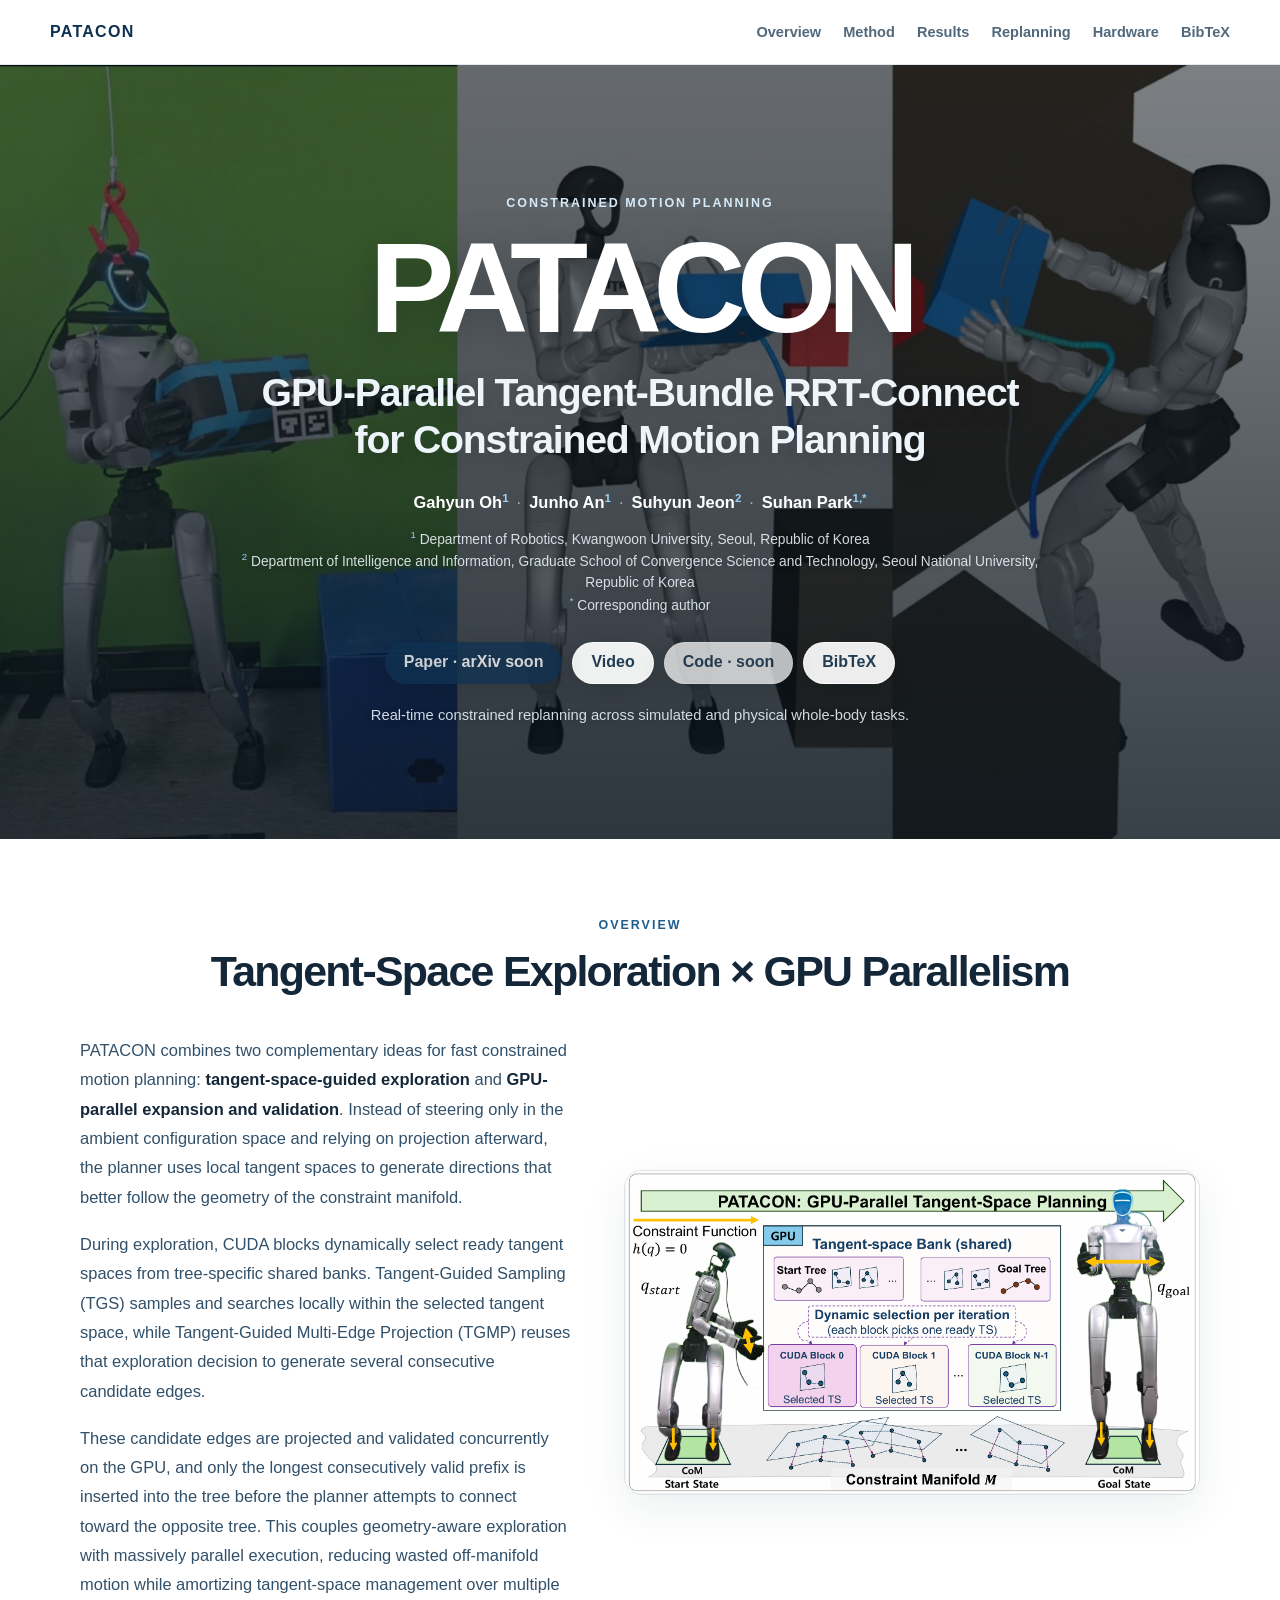
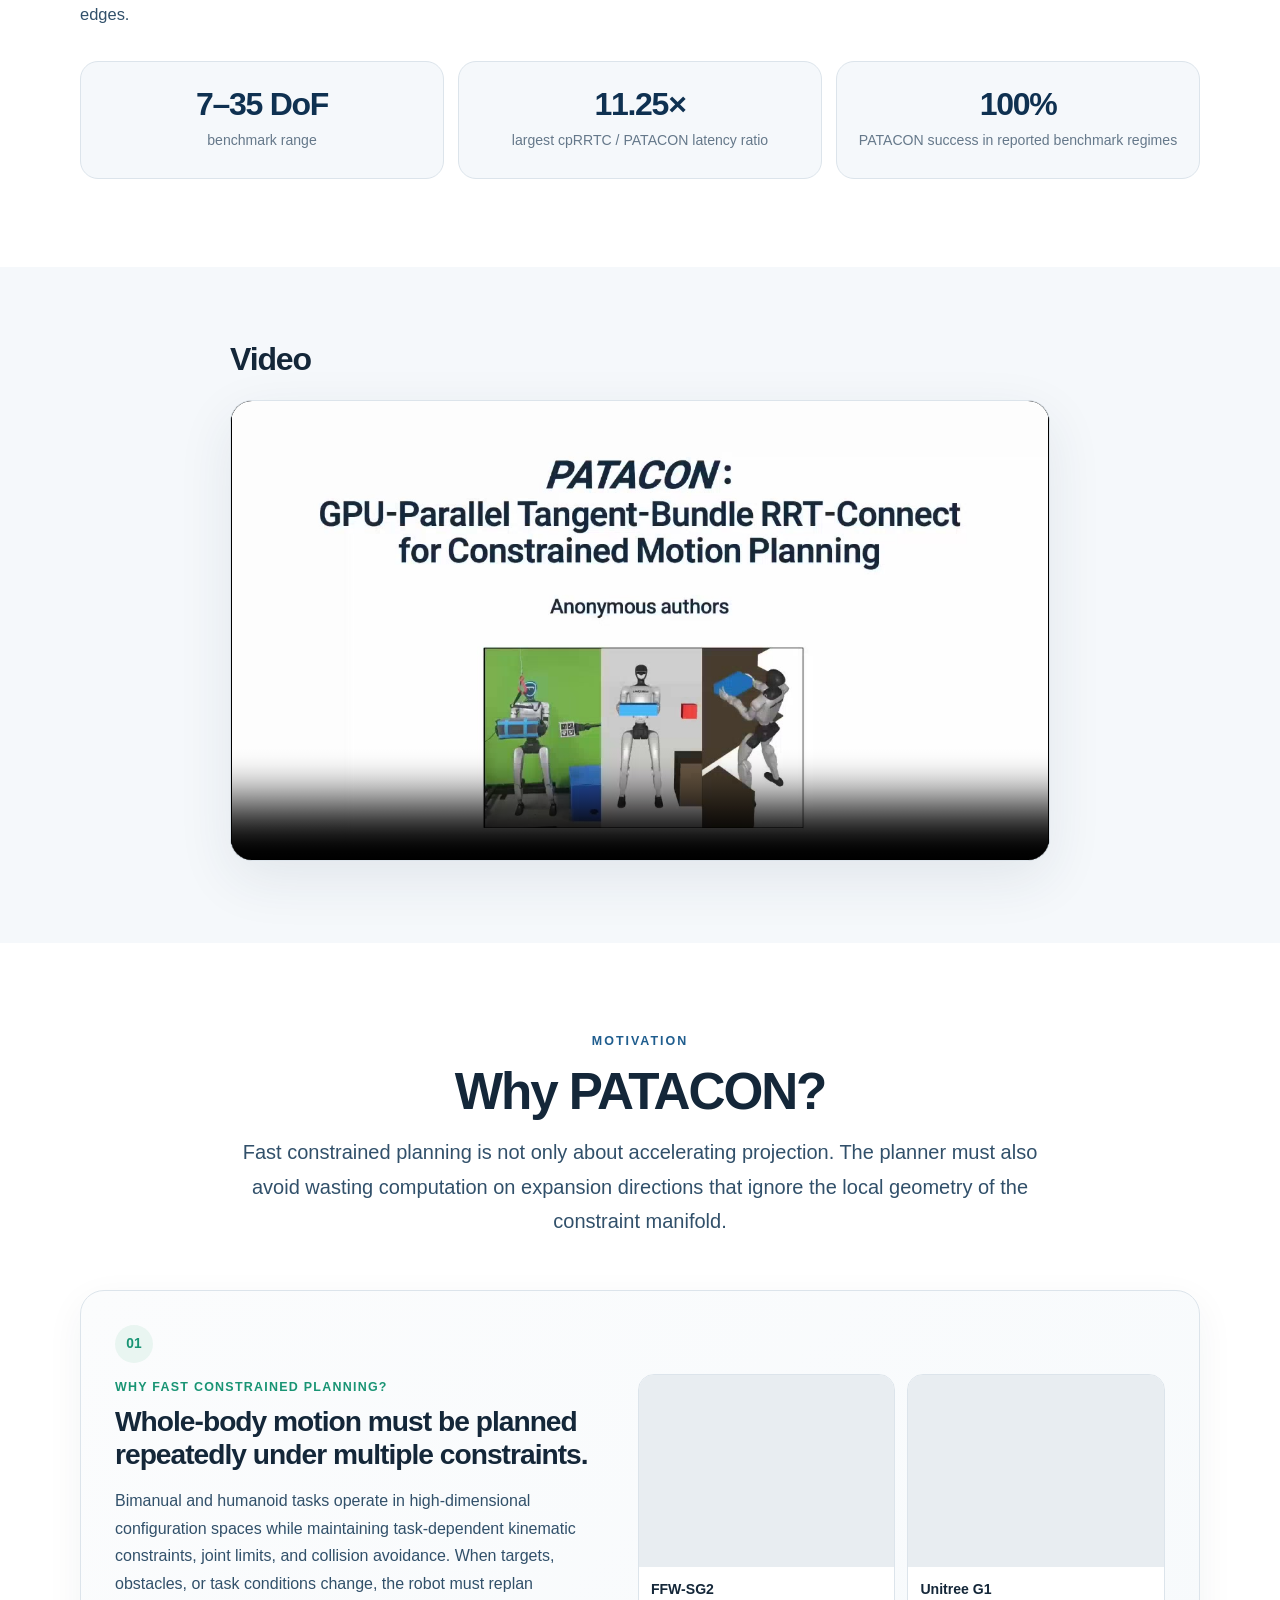
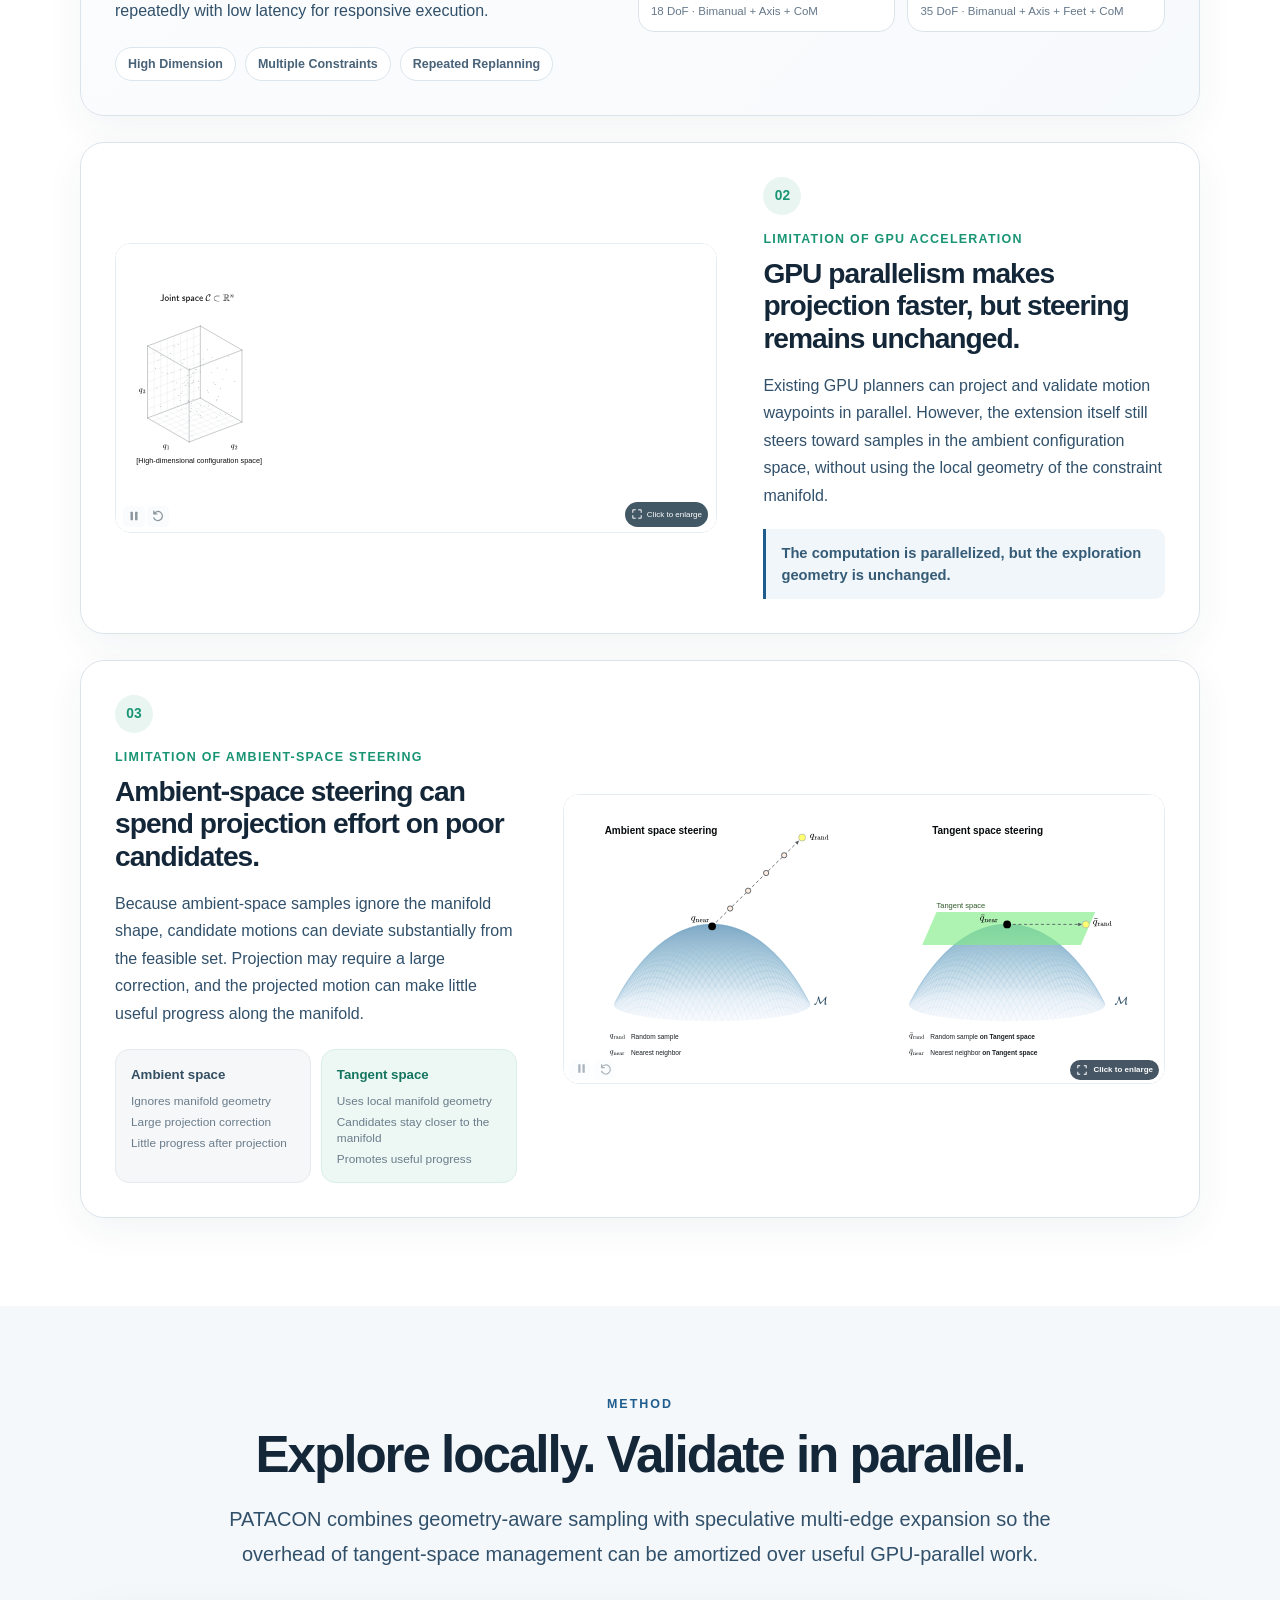
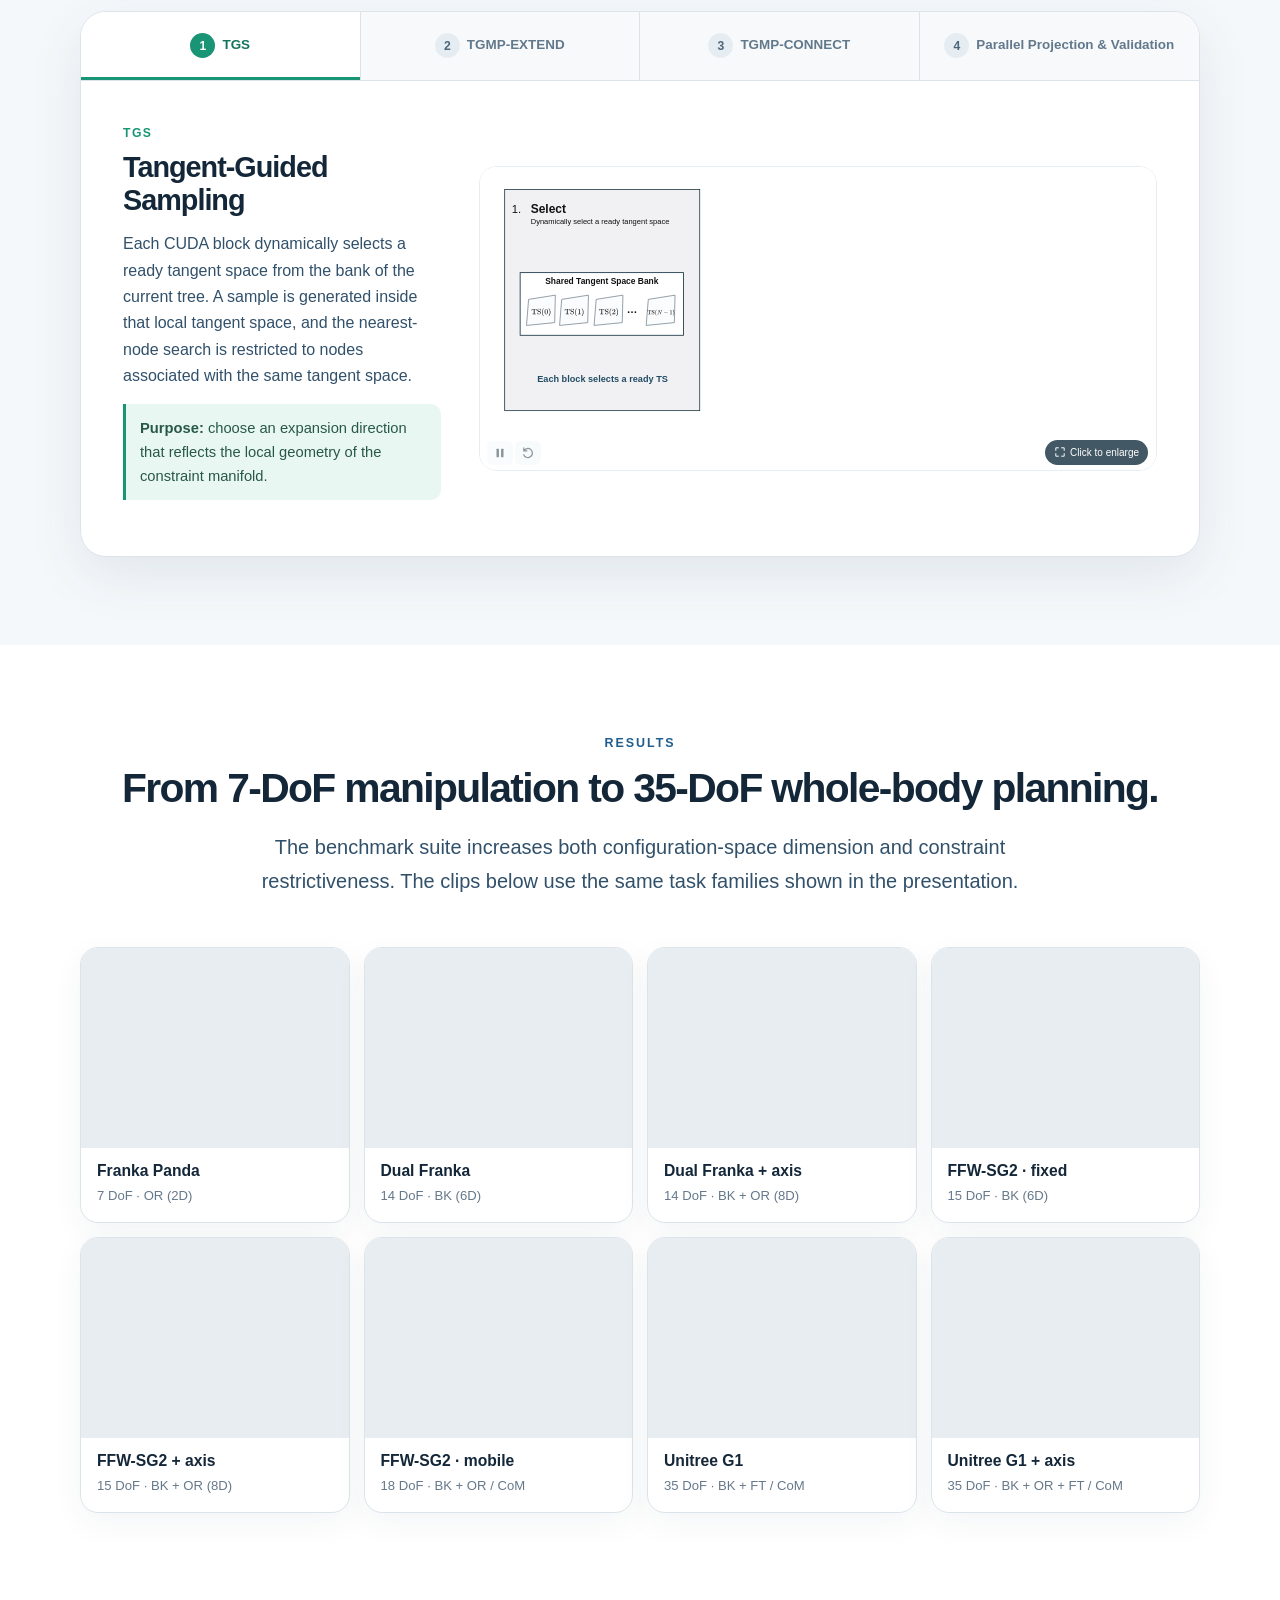
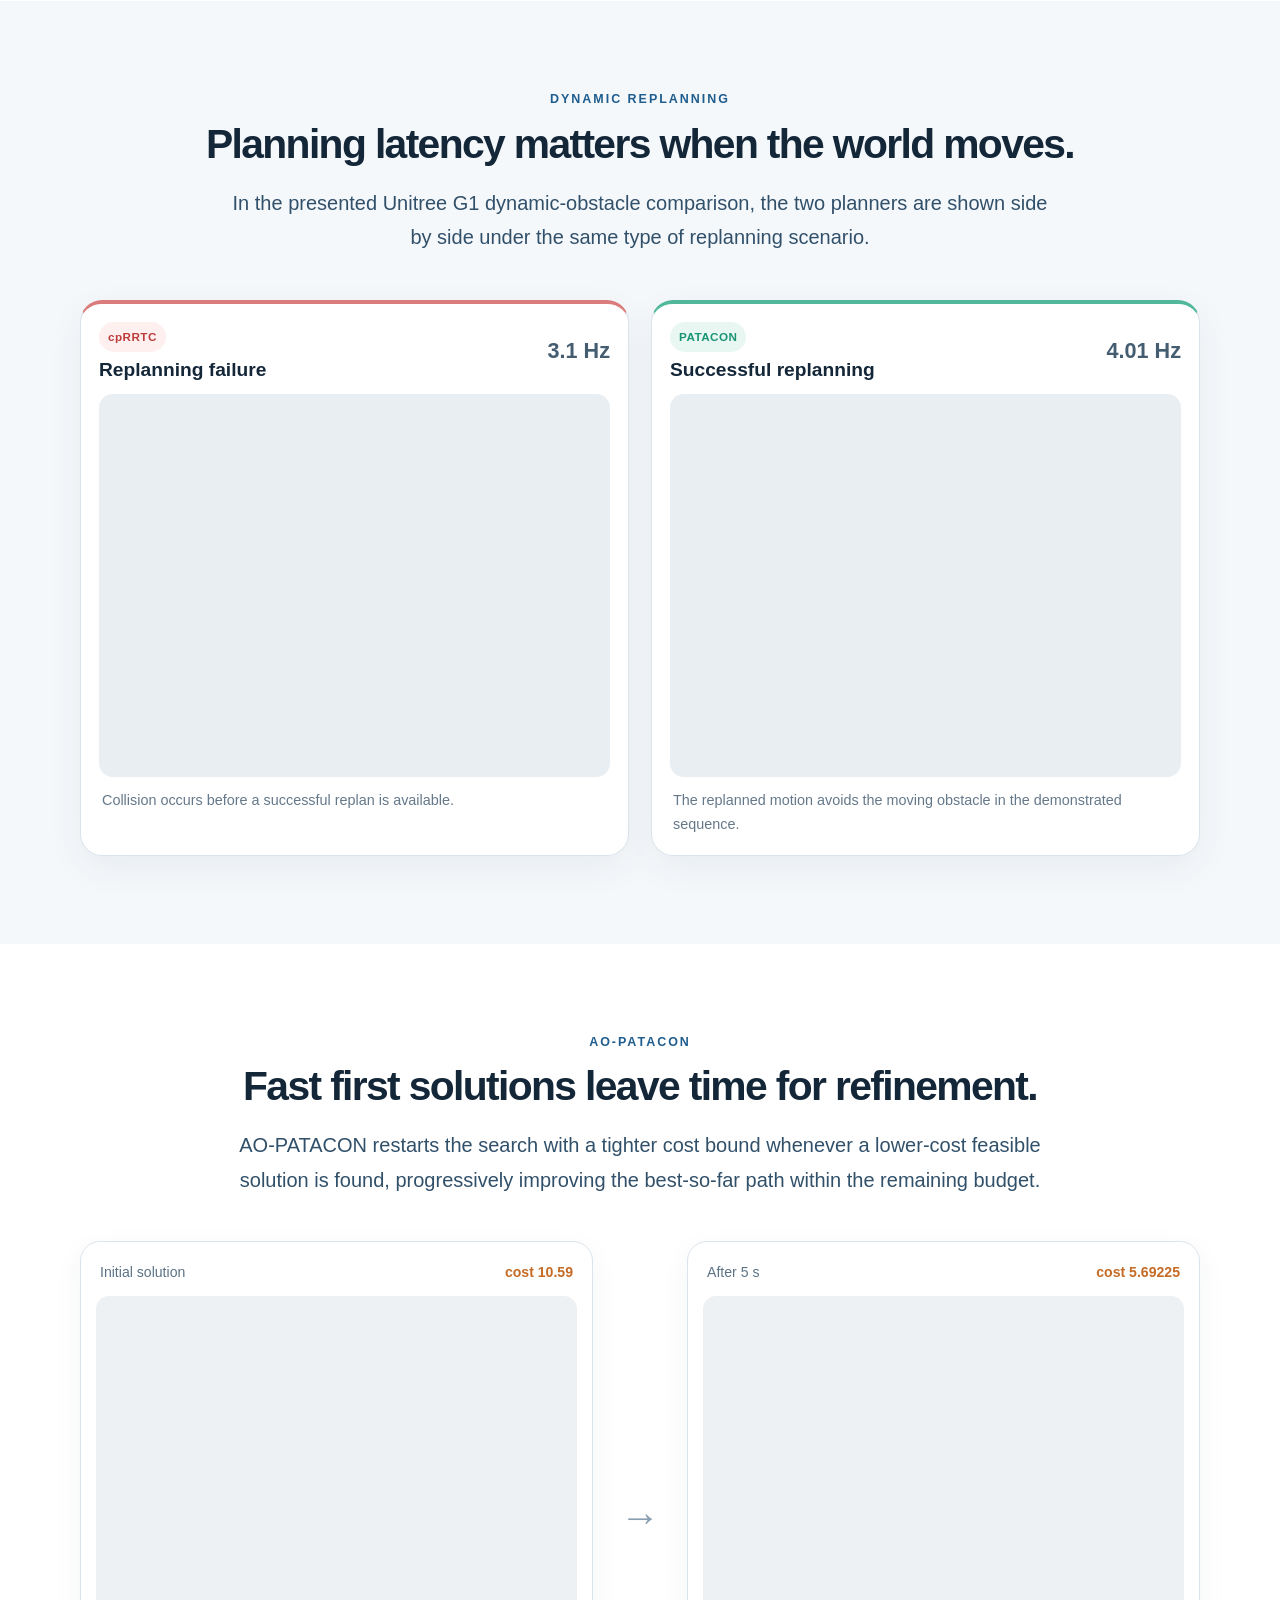
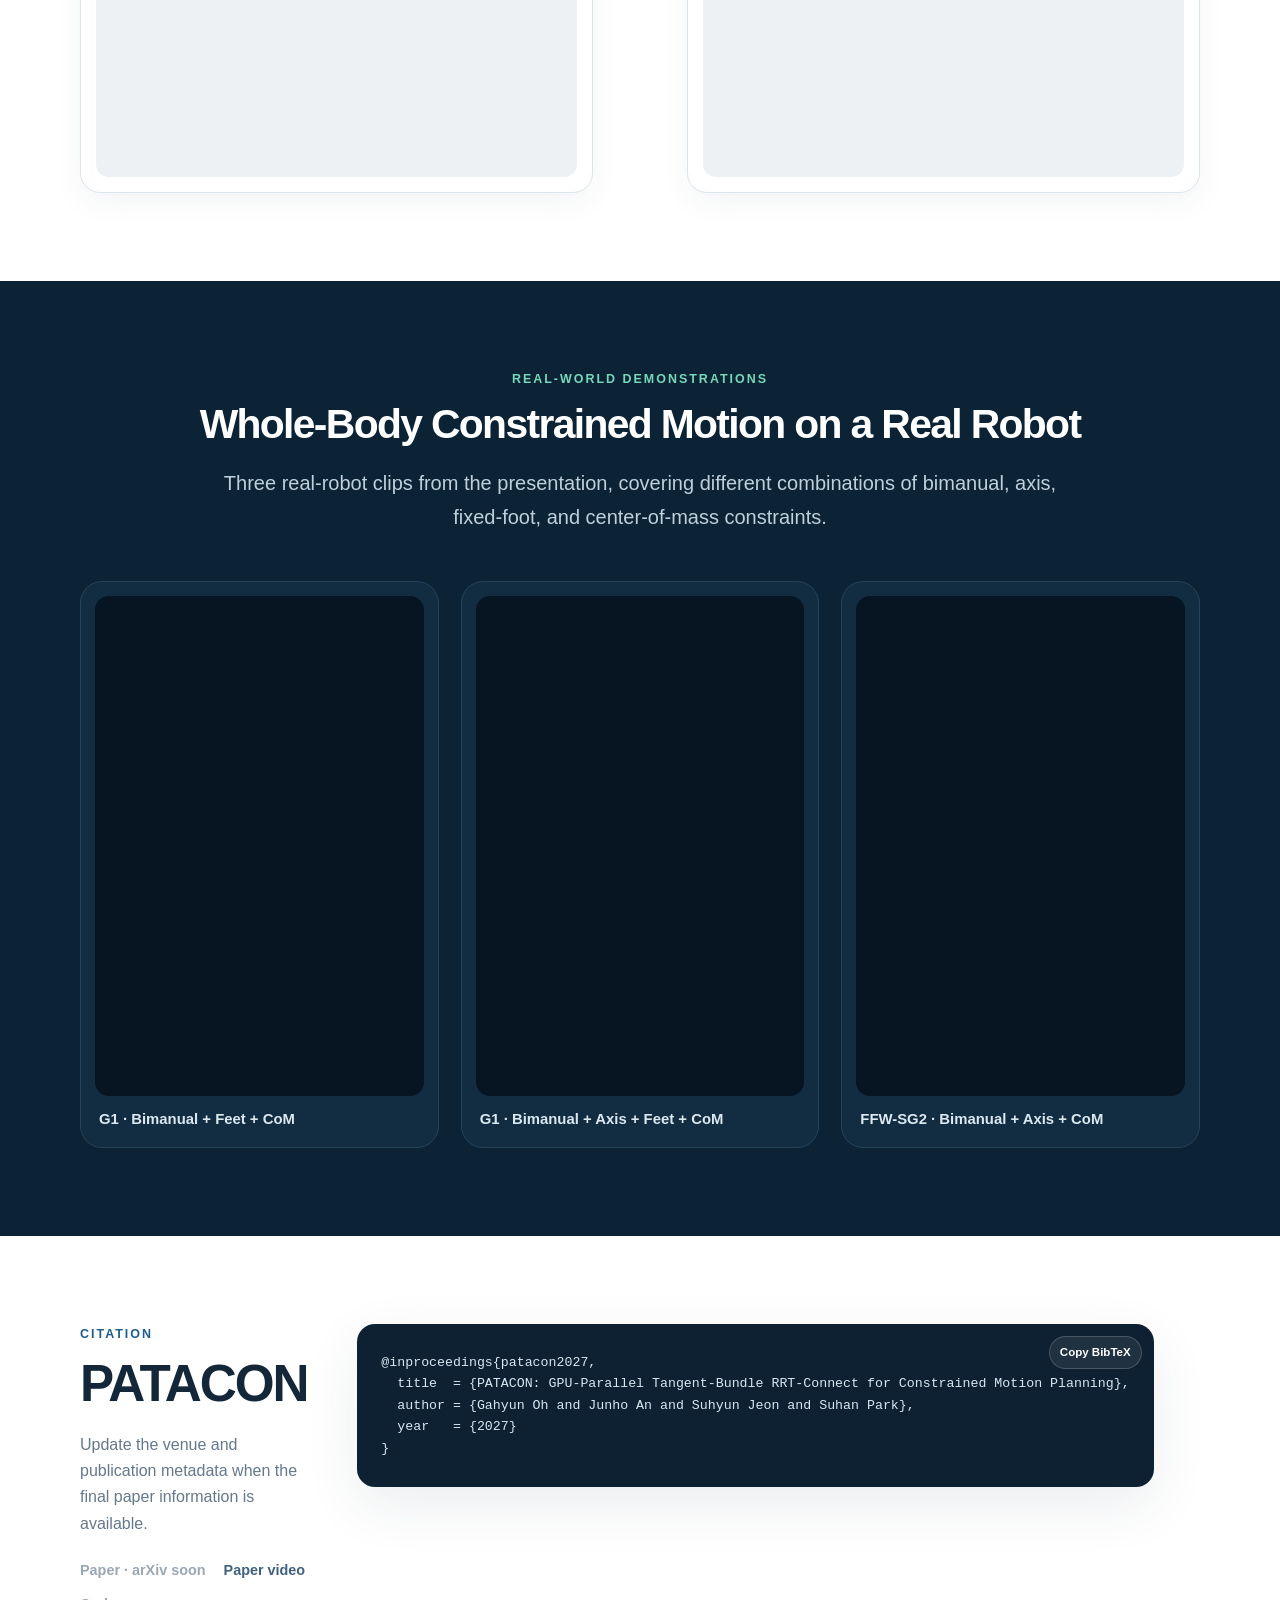
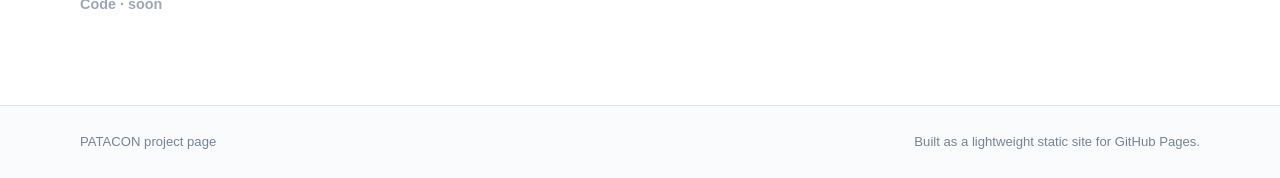
==== index.html @ 6c20bc30 "Initial commit" ====
<!doctype html>
<html lang="en">
<head>
  <meta charset="utf-8">
  <meta name="viewport" content="width=device-width, initial-scale=1">
  <meta name="description" content="PATACON: GPU-Parallel Tangent-Bundle RRT-Connect for Constrained Motion Planning.">
  <meta name="theme-color" content="#ffffff">
  <title>PATACON — GPU-Parallel Tangent-Bundle RRT-Connect</title>
  <link rel="icon" href="assets/images/favicon.svg" type="image/svg+xml">
  <link rel="stylesheet" href="assets/css/styles.css">
  <link rel="stylesheet" href="assets/css/animations.css?v=20261009-expand-back">
</head>
<body>
  <header class="topbar">
    <div class="topbar-inner">
      <a class="brand" href="#top" aria-label="PATACON home">PATACON</a>
      <nav class="nav" aria-label="Primary navigation">
        <a href="#overview">Overview</a>
        <a href="#method">Method</a>
        <a href="#results">Results</a>
        <a href="#replanning">Replanning</a>
        <a href="#hardware">Hardware</a>
        <a href="#citation">BibTeX</a>
      </nav>
    </div>
  </header>

  <main id="top">
    <section class="hero hero-video section-pad">
      <div class="hero-bg" aria-hidden="true">
        <video class="loop-video hero-bg-video" autoplay muted loop playsinline preload="metadata" poster="assets/images/hero-poster.jpg">
          <source src="assets/video/hero-replanning.mp4" type="video/mp4">
        </video>
        <div class="hero-scrim"></div>
      </div>

      <div class="container narrow center hero-content">
        <p class="eyebrow">Constrained Motion Planning</p>
        <h1>PATACON</h1>
        <h2>GPU-Parallel Tangent-Bundle RRT-Connect<br class="desktop-break"> for Constrained Motion Planning</h2>

        <div class="authors" aria-label="Authors">
          <span>Gahyun Oh<sup>1</sup></span><span class="sep">·</span>
          <span>Junho An<sup>1</sup></span><span class="sep">·</span>
          <span>Suhyun Jeon<sup>2</sup></span><span class="sep">·</span>
          <span>Suhan Park<sup>1,*</sup></span>
        </div>
        <div class="affiliations">
          <div><sup>1</sup> Department of Robotics, Kwangwoon University, Seoul, Republic of Korea</div>
          <div><sup>2</sup> Department of Intelligence and Information, Graduate School of Convergence Science and Technology, Seoul National University, Republic of Korea</div>
          <div><sup>*</sup> Corresponding author</div>
        </div>

        <div class="hero-actions">
          <a id="paperBtn" class="btn primary disabled" href="#" aria-disabled="true">Paper · arXiv soon</a>
          <a class="btn" href="#video">Video</a>
          <a id="codeBtn" class="btn disabled" href="#" aria-disabled="true">Code · soon</a>
          <a class="btn" href="#citation">BibTeX</a>
        </div>

        <p class="hero-caption">Real-time constrained replanning across simulated and physical whole-body tasks.</p>
      </div>
    </section>

    <section id="overview" class="section-pad overview-section">
      <div class="container overview-heading">
        <p class="eyebrow">Overview</p>
        <h2 class="section-title overview-title">Tangent-Space Exploration × GPU Parallelism</h2>
      </div>

      <div class="container overview-grid">
        <div class="overview-copy">
          <p>
            PATACON combines two complementary ideas for fast constrained motion planning: <strong>tangent-space-guided exploration</strong> and <strong>GPU-parallel expansion and validation</strong>. Instead of steering only in the ambient configuration space and relying on projection afterward, the planner uses local tangent spaces to generate directions that better follow the geometry of the constraint manifold.
          </p>
          <p>
            During exploration, CUDA blocks dynamically select ready tangent spaces from tree-specific shared banks. Tangent-Guided Sampling (TGS) samples and searches locally within the selected tangent space, while Tangent-Guided Multi-Edge Projection (TGMP) reuses that exploration decision to generate several consecutive candidate edges.
          </p>
          <p>
            These candidate edges are projected and validated concurrently on the GPU, and only the longest consecutively valid prefix is inserted into the tree before the planner attempts to connect toward the opposite tree. This couples geometry-aware exploration with massively parallel execution, reducing wasted off-manifold motion while amortizing tangent-space management over multiple edges.
          </p>
        </div>

        <figure class="overview-side-figure">
          <img class="overview-figure" src="assets/images/patacon-overview.png" alt="PATACON overview with start and goal trees, shared tangent-space banks, and multiple CUDA blocks exploring local tangent spaces." loading="eager">
        </figure>
      </div>

      <div class="container stats-grid">
        <div class="stat-card"><strong>7–35 DoF</strong><span>benchmark range</span></div>
        <div class="stat-card"><strong>11.25×</strong><span>largest cpRRTC / PATACON latency ratio</span></div>
        <div class="stat-card"><strong>100%</strong><span>PATACON success in reported benchmark regimes</span></div>
      </div>
    </section>

    <section id="video" class="section-pad soft-section video-section">
      <div class="container video-section-inner">
        <h2 class="video-section-title">Video</h2>
        <div class="media-shell video-main">
          <video controls playsinline preload="metadata" poster="assets/images/paper-video-first-frame.jpg" aria-label="PATACON paper explanation video">
            <source src="assets/video/patacon-paper-video.mp4" type="video/mp4">
          </video>
        </div>
      </div>
    </section>

    <section id="idea" class="section-pad motivation-section">
      <div class="container narrow center motivation-heading">
        <p class="eyebrow">Motivation</p>
        <h2 class="section-title">Why PATACON?</h2>
        <p class="lead">
          Fast constrained planning is not only about accelerating projection. The planner must also avoid wasting computation on expansion directions that ignore the local geometry of the constraint manifold.
        </p>
      </div>

      <div class="container motivation-flow">
        <article class="motivation-block motivation-block-tasks">
          <div class="motivation-copy">
            <div class="motivation-index">01</div>
            <p class="card-label">Why fast constrained planning?</p>
            <h3>Whole-body motion must be planned repeatedly under multiple constraints.</h3>
            <p>
              Bimanual and humanoid tasks operate in high-dimensional configuration spaces while maintaining task-dependent kinematic constraints, joint limits, and collision avoidance. When targets, obstacles, or task conditions change, the robot must replan repeatedly with low latency for responsive execution.
            </p>
            <div class="motivation-keywords" aria-label="Key challenges">
              <span>High Dimension</span>
              <span>Multiple Constraints</span>
              <span>Repeated Replanning</span>
            </div>
          </div>
          <div class="task-demo-pair" aria-label="Representative constrained whole-body tasks">
            <figure class="task-demo">
              <video class="loop-video" autoplay muted loop playsinline preload="metadata">
                <source src="assets/video/eval-ffw-mobile.mp4" type="video/mp4">
              </video>
              <figcaption><strong>FFW-SG2</strong><span>18 DoF · Bimanual + Axis + CoM</span></figcaption>
            </figure>
            <figure class="task-demo">
              <video class="loop-video" autoplay muted loop playsinline preload="metadata">
                <source src="assets/video/eval-g1-axis.mp4" type="video/mp4">
              </video>
              <figcaption><strong>Unitree G1</strong><span>35 DoF · Bimanual + Axis + Feet + CoM</span></figcaption>
            </figure>
          </div>
        </article>

        <article class="motivation-block motivation-block-gpu">
          <div class="motivation-visual">
            <div class="media-shell flat-media patacon-animation-shell" data-animation="gpu-acceleration-cropped" data-channel="patacon-diagram-animation" style="--animation-aspect:960/460">
              <iframe class="patacon-animation-frame" src="assets/animations/gpu-acceleration-cropped.html?embed=1&amp;v=20261009-latex" title="GPU acceleration diagram" width="960" height="460" loading="eager" allow="fullscreen" allowfullscreen></iframe>
            </div>
          </div>
          <div class="motivation-copy">
            <div class="motivation-index">02</div>
            <p class="card-label">Limitation of GPU acceleration</p>
            <h3>GPU parallelism makes projection faster, but steering remains unchanged.</h3>
            <p>
              Existing GPU planners can project and validate motion waypoints in parallel. However, the extension itself still steers toward samples in the ambient configuration space, without using the local geometry of the constraint manifold.
            </p>
            <p class="motivation-emphasis">The computation is parallelized, but the exploration geometry is unchanged.</p>
          </div>
        </article>

        <article class="motivation-block motivation-block-ambient">
          <div class="motivation-copy">
            <div class="motivation-index">03</div>
            <p class="card-label">Limitation of ambient-space steering</p>
            <h3>Ambient-space steering can spend projection effort on poor candidates.</h3>
            <p>
              Because ambient-space samples ignore the manifold shape, candidate motions can deviate substantially from the feasible set. Projection may require a large correction, and the projected motion can make little useful progress along the manifold.
            </p>
            <div class="steering-contrast">
              <div><strong>Ambient space</strong><span>Ignores manifold geometry</span><span>Large projection correction</span><span>Little progress after projection</span></div>
              <div><strong>Tangent space</strong><span>Uses local manifold geometry</span><span>Candidates stay closer to the manifold</span><span>Promotes useful progress</span></div>
            </div>
          </div>
          <div class="motivation-visual">
            <div class="media-shell flat-media patacon-animation-shell" data-animation="ambient-vs-tangent" data-channel="patacon-steering-animation" style="--animation-aspect:960/460">
              <iframe class="patacon-animation-frame" src="assets/animations/ambient-vs-tangent.html?embed=1&amp;v=20261009-latex" title="Ambient space and tangent space projection comparison" width="960" height="460" loading="eager" allow="fullscreen" allowfullscreen></iframe>
            </div>
          </div>
        </article>


      </div>
    </section>

    <section id="method" class="section-pad soft-section">
      <div class="container narrow center">
        <p class="eyebrow">Method</p>
        <h2 class="section-title">Explore locally. Validate in parallel.</h2>
        <p class="lead">PATACON combines geometry-aware sampling with speculative multi-edge expansion so the overhead of tangent-space management can be amortized over useful GPU-parallel work.</p>
      </div>

      <div class="container stepper" aria-label="PATACON method components">
        <div class="stepper-tabs" role="tablist" aria-label="Method components">
          <button class="step-tab active" type="button" role="tab" aria-selected="true" data-step="1"><span>1</span>TGS</button>
          <button class="step-tab" type="button" role="tab" aria-selected="false" data-step="2"><span>2</span>TGMP-EXTEND</button>
          <button class="step-tab" type="button" role="tab" aria-selected="false" data-step="3"><span>3</span>TGMP-CONNECT</button>
          <button class="step-tab" type="button" role="tab" aria-selected="false" data-step="4"><span>4</span>Parallel Projection &amp; Validation</button>
        </div>

        <article class="step-panel active" data-panel="1" role="tabpanel">
          <div class="step-copy">
            <div class="step-number">TGS</div>
            <h3>Tangent-Guided Sampling</h3>
            <p>Each CUDA block dynamically selects a ready tangent space from the bank of the current tree. A sample is generated inside that local tangent space, and the nearest-node search is restricted to nodes associated with the same tangent space.</p>
            <p class="takeaway"><strong>Purpose:</strong> choose an expansion direction that reflects the local geometry of the constraint manifold.</p>
          </div>
          <div class="step-visual method-video-wrap patacon-animation-shell" data-animation="method-tgs-cropped" data-channel="patacon-diagram-animation" style="--animation-aspect:960/430">
              <iframe class="patacon-animation-frame" src="assets/animations/method-tgs-cropped.html?embed=1&amp;v=20261009-latex" title="Tangent-Guided Sampling diagram" width="960" height="430" loading="eager" allow="fullscreen" allowfullscreen></iframe></div>
        </article>

        <article class="step-panel" data-panel="2" role="tabpanel" hidden>
          <div class="step-copy">
            <div class="step-number">TGMP-EXTEND</div>
            <h3>Multi-Edge EXTEND</h3>
            <p>TGMP reuses one tangent-space sampling and nearest-neighbor decision to generate an ordered batch of consecutive candidate edges along the same tangent direction. Candidate generation stops when the tangent-error threshold is crossed or the maximum batch size is reached.</p>
            <p>After projection and validation, PATACON inserts only the longest consecutively valid prefix. If the first edge is invalid, EXTEND returns TRAPPED; otherwise, the final inserted node is returned for the next operation.</p>
            <p class="takeaway"><strong>Key idea:</strong> reuse one exploration decision for multiple expansion steps instead of repeating sampling and nearest-neighbor search edge by edge.</p>
          </div>
          <div class="step-visual method-video-wrap patacon-animation-shell" data-animation="method-tgmp-extend" data-channel="patacon-diagram-animation" style="--animation-aspect:960/540">
              <iframe class="patacon-animation-frame" src="assets/animations/method-tgmp-extend.html?embed=1&amp;v=20261009-latex" title="TGMP-EXTEND diagram" width="960" height="540" loading="eager" allow="fullscreen" allowfullscreen></iframe></div>
        </article>

        <article class="step-panel" data-panel="3" role="tabpanel" hidden>
          <div class="step-copy">
            <div class="step-number">TGMP-CONNECT</div>
            <h3>Target-Directed CONNECT</h3>
            <p>After an exploratory EXTEND succeeds, PATACON selects a fixed target in the opposite tree. The displacement toward that target is projected into the current local tangent space, and the same TGMP-based EXTEND procedure is repeatedly applied toward the fixed target.</p>
            <p>When the two trees become sufficiently close, the remaining bridge is projected and validated before the path is accepted.</p>
            <p class="takeaway"><strong>Key idea:</strong> use the same tangent-guided multi-edge machinery for both exploration and bidirectional connection.</p>
          </div>
          <div class="step-visual method-video-wrap patacon-animation-shell" data-animation="method-tgmp-connect" data-channel="patacon-diagram-animation" style="--animation-aspect:960/540">
              <iframe class="patacon-animation-frame" src="assets/animations/method-tgmp-connect.html?embed=1&amp;v=20261009-latex" title="TGMP-CONNECT diagram" width="960" height="540" loading="eager" allow="fullscreen" allowfullscreen></iframe></div>
        </article>

        <article class="step-panel" data-panel="4" role="tabpanel" hidden>
          <div class="step-copy">
            <div class="step-number">GPU PARALLELISM</div>
            <h3>Parallel Projection &amp; Validation</h3>
            <p>Multiple candidate edges generated by TGMP are assigned to cooperative GPU thread groups and processed concurrently. Within each individual edge, waypoint projection remains sequential so that each projected waypoint provides the anchor for the next.</p>
            <p>Projection convergence, joint limits, and collision constraints are checked before any candidate is inserted into the tree.</p>
            <p class="takeaway"><strong>Parallel across edges, ordered within each edge.</strong></p>
          </div>
          <div class="step-visual method-video-wrap patacon-animation-shell" data-animation="method-parallel-projection" data-channel="patacon-diagram-animation" style="--animation-aspect:960/540">
              <iframe class="patacon-animation-frame" src="assets/animations/method-parallel-projection.html?embed=1&amp;v=20261009-latex" title="Parallel Projection and Validation diagram" width="960" height="540" loading="eager" allow="fullscreen" allowfullscreen></iframe></div>
        </article>
      </div>

    </section>

    <section id="results" class="section-pad">
      <div class="container narrow center">
        <p class="eyebrow">Results</p>
        <h2 class="section-title single-line-title">From 7-DoF manipulation to 35-DoF whole-body planning.</h2>
        <p class="lead">The benchmark suite increases both configuration-space dimension and constraint restrictiveness. The clips below use the same task families shown in the presentation.</p>
      </div>

      <div class="container demo-grid four-up">
        <article class="demo-card"><video class="loop-video" autoplay muted loop playsinline preload="metadata"><source src="assets/video/eval-franka.mp4" type="video/mp4"></video><div class="demo-meta"><h3>Franka Panda</h3><p>7 DoF · OR (2D)</p></div></article>
        <article class="demo-card"><video class="loop-video" autoplay muted loop playsinline preload="metadata"><source src="assets/video/eval-dual.mp4" type="video/mp4"></video><div class="demo-meta"><h3>Dual Franka</h3><p>14 DoF · BK (6D)</p></div></article>
        <article class="demo-card"><video class="loop-video" autoplay muted loop playsinline preload="metadata"><source src="assets/video/eval-dual-axis.mp4" type="video/mp4"></video><div class="demo-meta"><h3>Dual Franka + axis</h3><p>14 DoF · BK + OR (8D)</p></div></article>
        <article class="demo-card"><video class="loop-video" autoplay muted loop playsinline preload="metadata"><source src="assets/video/eval-ffw-fixed.mp4" type="video/mp4"></video><div class="demo-meta"><h3>FFW-SG2 · fixed</h3><p>15 DoF · BK (6D)</p></div></article>
        <article class="demo-card"><video class="loop-video" autoplay muted loop playsinline preload="metadata"><source src="assets/video/eval-ffw-fixed-axis.mp4" type="video/mp4"></video><div class="demo-meta"><h3>FFW-SG2 + axis</h3><p>15 DoF · BK + OR (8D)</p></div></article>
        <article class="demo-card"><video class="loop-video" autoplay muted loop playsinline preload="metadata"><source src="assets/video/eval-ffw-mobile.mp4" type="video/mp4"></video><div class="demo-meta"><h3>FFW-SG2 · mobile</h3><p>18 DoF · BK + OR / CoM</p></div></article>
        <article class="demo-card"><video class="loop-video" autoplay muted loop playsinline preload="metadata"><source src="assets/video/eval-g1.mp4" type="video/mp4"></video><div class="demo-meta"><h3>Unitree G1</h3><p>35 DoF · BK + FT / CoM</p></div></article>
        <article class="demo-card"><video class="loop-video" autoplay muted loop playsinline preload="metadata"><source src="assets/video/eval-g1-axis.mp4" type="video/mp4"></video><div class="demo-meta"><h3>Unitree G1 + axis</h3><p>35 DoF · BK + OR + FT / CoM</p></div></article>
      </div>


    </section>

    <section id="replanning" class="section-pad soft-section">
      <div class="container narrow center">
        <p class="eyebrow">Dynamic replanning</p>
        <h2 class="section-title single-line-title">Planning latency matters when the world moves.</h2>
        <p class="lead">In the presented Unitree G1 dynamic-obstacle comparison, the two planners are shown side by side under the same type of replanning scenario.</p>
      </div>

      <div class="container two-video-grid">
        <article class="video-compare-card danger-card">
          <div class="video-card-head"><div><span class="pill danger">cpRRTC</span><h3>Replanning failure</h3></div><strong>3.1 Hz</strong></div>
          <video class="loop-video" autoplay muted loop playsinline preload="metadata"><source src="assets/video/dynamic-cprrtc.mp4" type="video/mp4"></video>
          <p>Collision occurs before a successful replan is available.</p>
        </article>
        <article class="video-compare-card success-card">
          <div class="video-card-head"><div><span class="pill success">PATACON</span><h3>Successful replanning</h3></div><strong>4.01 Hz</strong></div>
          <video class="loop-video" autoplay muted loop playsinline preload="metadata"><source src="assets/video/dynamic-patacon.mp4" type="video/mp4"></video>
          <p>The replanned motion avoids the moving obstacle in the demonstrated sequence.</p>
        </article>
      </div>
    </section>

    <section id="anytime" class="section-pad">
      <div class="container narrow center">
        <p class="eyebrow">AO-PATACON</p>
        <h2 class="section-title single-line-title">Fast first solutions leave time for refinement.</h2>
        <p class="lead">AO-PATACON restarts the search with a tighter cost bound whenever a lower-cost feasible solution is found, progressively improving the best-so-far path within the remaining budget.</p>
      </div>
      <div class="container anytime-grid">
        <article class="anytime-card"><div class="card-topline"><span>Initial solution</span><strong>cost 10.59</strong></div><video class="loop-video" autoplay muted loop playsinline preload="metadata"><source src="assets/video/anytime-before.mp4" type="video/mp4"></video></article>
        <div class="arrow-card" aria-hidden="true">→</div>
        <article class="anytime-card"><div class="card-topline"><span>After 5 s</span><strong>cost 5.69225</strong></div><video class="loop-video" autoplay muted loop playsinline preload="metadata"><source src="assets/video/anytime-after.mp4" type="video/mp4"></video></article>
      </div>
    </section>

    <section id="hardware" class="section-pad dark-section">
      <div class="container narrow center on-dark">
        <p class="eyebrow">Real-world demonstrations</p>
        <h2 class="section-title single-line-title">Whole-Body Constrained Motion on a Real Robot</h2>
        <p class="lead">Three real-robot clips from the presentation, covering different combinations of bimanual, axis, fixed-foot, and center-of-mass constraints.</p>
      </div>
      <div class="container hardware-grid">
        <article class="hardware-card"><video class="loop-video portrait" autoplay muted loop playsinline preload="metadata"><source src="assets/video/real-g1-feet.mp4" type="video/mp4"></video><h3>G1 · Bimanual + Feet + CoM</h3></article>
        <article class="hardware-card"><video class="loop-video portrait" autoplay muted loop playsinline preload="metadata"><source src="assets/video/real-g1-axis-feet.mp4" type="video/mp4"></video><h3>G1 · Bimanual + Axis + Feet + CoM</h3></article>
        <article class="hardware-card"><video class="loop-video portrait" autoplay muted loop playsinline preload="metadata"><source src="assets/video/real-ffw-axis.mp4" type="video/mp4"></video><h3>FFW-SG2 · Bimanual + Axis + CoM</h3></article>
      </div>
    </section>

    <section id="citation" class="section-pad citation-section">
      <div class="container citation-grid">
        <div>
          <p class="eyebrow left">Citation</p>
          <h2 class="section-title left-title">PATACON</h2>
          <p class="citation-note">Update the venue and publication metadata when the final paper information is available.</p>
          <div class="footer-links">
            <a id="paperFooterLink" class="disabled-link" href="#" aria-disabled="true">Paper · arXiv soon</a>
            <a href="#video">Paper video</a>
            <a id="codeFooterLink" class="disabled-link" href="#" aria-disabled="true">Code · soon</a>
          </div>
        </div>
        <div class="bib-wrap">
          <button id="copyBib" class="copy-btn" type="button">Copy BibTeX</button>
          <pre id="bibtex"><code>@inproceedings{patacon2027,
  title  = {PATACON: GPU-Parallel Tangent-Bundle RRT-Connect for Constrained Motion Planning},
  author = {Gahyun Oh and Junho An and Suhyun Jeon and Suhan Park},
  year   = {2027}
}</code></pre>
        </div>
      </div>
    </section>
  </main>

  <footer>
    <div class="container footer-inner">
      <span>PATACON project page</span>
      <span>Built as a lightweight static site for GitHub Pages.</span>
    </div>
  </footer>

  <script src="assets/js/site-config.js"></script>
  <script src="assets/js/main.js"></script>
  <script src="assets/js/animations-embed.js?v=20261009-expand-back"></script>
</body>
</html>
---- assets/css/styles.css ----
:root {
  --ink:#142739;
  --ink-2:#31506a;
  --muted:#65788a;
  --line:#dce4eb;
  --soft:#f5f8fb;
  --soft-2:#eef4f8;
  --blue:#1f5d8e;
  --blue-2:#0f3151;
  --green:#199474;
  --green-soft:#e9f7f2;
  --orange:#c56b25;
  --danger:#bd3c3c;
  --danger-soft:#fff0f0;
  --white:#fff;
  --shadow:0 18px 55px rgba(28,53,73,.09);
  --radius:22px;
}
*{box-sizing:border-box}
html{scroll-behavior:smooth;scroll-padding-top:80px}
body{margin:0;background:#fff;color:var(--ink);font-family:Inter,ui-sans-serif,-apple-system,BlinkMacSystemFont,"Segoe UI",Roboto,Arial,sans-serif;line-height:1.65;-webkit-font-smoothing:antialiased}
a{color:inherit;text-decoration:none}
img,video{display:block;max-width:100%}
button{font:inherit}
.container{width:min(1120px,calc(100% - 40px));margin:0 auto}
.container.narrow{width:min(840px,calc(100% - 40px))}
.center{text-align:center}
.section-pad{padding:88px 0}
.soft-section{background:var(--soft)}
.dark-section{background:#0c2235;color:#fff}
.eyebrow{margin:0 0 12px;color:var(--blue);font-size:.78rem;font-weight:800;letter-spacing:.16em;text-transform:uppercase}
.eyebrow.left{text-align:left}
.section-title{margin:0 auto 20px;font-size:clamp(2rem,4.2vw,3.2rem);line-height:1.08;letter-spacing:-.04em;font-weight:750;max-width:900px}
.left-title{margin-left:0}

/* Keep the long results/demo headings on a single line while scaling them to the viewport. */
.single-line-title{
  width:min(1080px,calc(100vw - 40px));
  max-width:none;
  position:relative;
  left:50%;
  transform:translateX(-50%);
  white-space:nowrap;
  font-size:clamp(.9rem,3.2vw,2.55rem);
}
.lead{margin:0 auto;color:var(--ink-2);font-size:clamp(1.05rem,1.8vw,1.25rem);line-height:1.72;max-width:850px}
.small-lead{max-width:720px}
.caption{margin:14px 0 0;color:var(--muted);font-size:.9rem;line-height:1.55}

/* nav */
.topbar{position:sticky;top:0;z-index:100;background:rgba(255,255,255,.88);border-bottom:1px solid rgba(220,228,235,.85);backdrop-filter:blur(14px)}
.topbar-inner{width:min(1180px,calc(100% - 36px));height:64px;margin:0 auto;display:flex;align-items:center;justify-content:space-between;gap:24px}
.brand{font-weight:900;letter-spacing:.08em;color:var(--blue-2)}
.nav{display:flex;gap:22px;align-items:center;color:#52687b;font-size:.91rem;font-weight:650}
.nav a:hover{color:var(--blue)}

/* hero */
.hero{padding-top:76px}
.hero-video{position:relative;overflow:hidden;min-height:86vh;display:flex;align-items:center;justify-content:center;padding:112px 0 96px;color:#fff;background:#07131d}
.hero-bg{position:absolute;inset:0;z-index:0}
.hero-bg-video{width:100%;height:100%;object-fit:cover;filter:saturate(1.02) contrast(1.02) brightness(.72)}
.hero-scrim{position:absolute;inset:0;background:linear-gradient(to bottom, rgba(7,19,29,.34) 0%, rgba(7,19,29,.42) 26%, rgba(7,19,29,.58) 62%, rgba(7,19,29,.72) 100%)}
.hero-content{position:relative;z-index:1}
.hero .eyebrow{margin-bottom:16px;color:#d4eaf8}
.hero h1{font-size:clamp(4.4rem,11vw,8rem);line-height:.9;letter-spacing:-.07em;margin:0;color:#fff;font-weight:850;text-shadow:0 10px 32px rgba(0,0,0,.22)}
.hero h2{font-size:clamp(1.55rem,3.1vw,2.45rem);line-height:1.2;letter-spacing:-.03em;margin:24px auto 26px;font-weight:600;max-width:960px;color:#edf5fb;text-shadow:0 6px 22px rgba(0,0,0,.18)}
.authors{display:flex;flex-wrap:wrap;justify-content:center;align-items:center;gap:8px;font-size:1.03rem;font-weight:650;margin:12px 0;color:#fff}
.authors sup,.affiliations sup{font-size:.7em;color:#9bd2f8}
.authors .sep{color:rgba(255,255,255,.55);font-weight:400}
.affiliations{color:rgba(237,245,251,.88);font-size:.86rem;line-height:1.55;max-width:900px;margin:0 auto;text-shadow:0 2px 10px rgba(0,0,0,.12)}
.hero-actions{display:flex;justify-content:center;flex-wrap:wrap;gap:10px;margin:26px 0 0}
.btn{display:inline-flex;align-items:center;justify-content:center;min-height:42px;padding:0 18px;border:1px solid var(--line);border-radius:999px;background:#fff;font-weight:750;color:#365066;transition:.18s ease}
.btn:hover{border-color:#aabcca;transform:translateY(-1px)}
.hero .btn{box-shadow:0 8px 28px rgba(3,11,18,.18)}
.hero .btn:not(.primary){background:rgba(255,255,255,.92);border-color:rgba(255,255,255,.75);color:#213d54}
.btn.primary{background:var(--blue-2);border-color:var(--blue-2);color:#fff}
.btn.disabled{opacity:.78;cursor:default}
.hero-caption{margin:20px auto 0;color:rgba(235,244,250,.88);font-size:.92rem;line-height:1.6;max-width:620px;text-shadow:0 2px 10px rgba(0,0,0,.18)}
.media-shell{overflow:hidden;border:1px solid var(--line);border-radius:var(--radius);background:#fff;box-shadow:var(--shadow)}
.video-main video{width:100%;height:100%;object-fit:cover;background:#000}

/* overview */
.overview-section{padding-top:76px}
.figure-wrap{margin-top:44px;text-align:center}
.figure{width:100%;height:auto;border:1px solid var(--line);border-radius:20px;background:#fff}
.overview-figure-wrap{width:min(1180px,calc(100% - 30px))}
.overview-figure{box-shadow:0 14px 48px rgba(27,50,69,.08)}
.stats-grid{display:grid;grid-template-columns:repeat(3,1fr);gap:14px;margin-top:32px}
.stat-card{padding:26px 20px;background:var(--soft);border:1px solid var(--line);border-radius:18px;text-align:center}
.stat-card strong{display:block;font-size:2rem;line-height:1;color:var(--blue-2);letter-spacing:-.04em}
.stat-card span{display:block;margin-top:9px;color:var(--muted);font-size:.88rem}

/* video */
.video-main-wrap{margin-top:38px}
.video-main{aspect-ratio:16/9;background:#0a1118}

/* motivation */
.comparison-grid{display:grid;grid-template-columns:1fr 1fr;gap:24px;margin-top:48px}
.comparison-card{border:1px solid var(--line);border-radius:var(--radius);padding:24px;background:#fff;box-shadow:0 12px 38px rgba(24,51,70,.06)}
.card-label{font-size:.78rem;text-transform:uppercase;letter-spacing:.1em;font-weight:800;color:var(--green);margin-bottom:8px}
.comparison-card h3{font-size:1.35rem;line-height:1.25;letter-spacing:-.02em;margin:0 0 18px}
.comparison-card p{color:var(--ink-2);margin:18px 2px 0;font-size:.98rem}
.flat-media{box-shadow:none;border-radius:16px;background:#fbfcfd}
.flat-media img{width:100%;height:auto}

/* method */
.method-overview-grid{display:grid;grid-template-columns:repeat(4,1fr);gap:12px;margin-top:40px}
.method-chip{display:flex;gap:12px;align-items:flex-start;padding:18px;border-radius:17px;border:1px solid var(--line);background:#fff}
.method-chip>span{flex:0 0 34px;height:34px;border-radius:50%;display:grid;place-items:center;background:var(--green-soft);color:var(--green);font-weight:850}
.method-chip strong{display:block;margin:2px 0 4px;font-size:.98rem}
.method-chip small{display:block;color:var(--muted);font-size:.82rem;line-height:1.42}
.stepper{margin-top:40px;border:1px solid var(--line);border-radius:26px;background:#fff;overflow:hidden;box-shadow:var(--shadow)}
.stepper-tabs{display:grid;grid-template-columns:repeat(4,1fr);border-bottom:1px solid var(--line);background:#f7f9fb}
.step-tab{min-height:68px;border:0;border-right:1px solid var(--line);background:transparent;padding:14px 10px;color:#62798c;font-size:.84rem;font-weight:780;cursor:pointer;transition:background .16s,color .16s,box-shadow .16s}
.step-tab:last-child{border-right:0}
.step-tab span{display:inline-grid;place-items:center;width:25px;height:25px;border-radius:50%;background:#e6edf2;margin-right:7px;color:#4c667b;font-size:.76rem}
.step-tab:hover{background:#eef4f7;color:var(--blue)}
.step-tab.active{background:#fff;color:#14745f;box-shadow:inset 0 -3px 0 var(--green)}
.step-tab.active span{background:var(--green);color:#fff}
.step-panel{display:grid;grid-template-columns:minmax(280px,.86fr) minmax(0,1.5fr);gap:38px;align-items:center;padding:42px;min-height:440px}
.step-panel[hidden]{display:none!important}
.step-number{text-transform:uppercase;letter-spacing:.12em;color:var(--green);font-size:.76rem;font-weight:850}
.step-copy h3{font-size:1.8rem;line-height:1.15;letter-spacing:-.035em;margin:8px 0 14px}
.step-copy p{margin:0 0 14px;color:var(--ink-2)}
.step-copy .takeaway{padding:12px 14px;border-left:3px solid var(--green);background:var(--green-soft);border-radius:0 10px 10px 0;color:#285847;font-size:.92rem}
.step-visual{min-height:320px;display:flex;align-items:center;justify-content:center;border-radius:18px;background:#f8fafc;border:1px solid #e6edf2;padding:12px;overflow:hidden}
.step-visual img{width:100%;height:auto;max-height:360px;object-fit:contain}
.step-visual.contain img{max-height:300px}
.method-video-wrap{padding:0;background:#fff}
.method-video{display:block;width:100%;height:auto;max-height:380px;object-fit:contain;background:#fff}
.crop-top-wrap{height:320px;align-items:flex-start;background:#fff}
.crop-top-video{width:100%;height:100%;max-height:none;object-fit:cover;object-position:top center;background:#fff}

.method-full-figure{margin-top:26px}

/* demos */
.demo-grid{display:grid;gap:14px;margin-top:48px}
.four-up{grid-template-columns:repeat(4,1fr)}
.demo-card{border:1px solid var(--line);border-radius:18px;overflow:hidden;background:#fff;box-shadow:0 10px 32px rgba(24,51,70,.05)}
.demo-card video{width:100%;aspect-ratio:4/3;object-fit:cover;background:#e8edf1}
.demo-meta{padding:14px 16px 15px}
.demo-meta h3{font-size:.98rem;line-height:1.2;margin:0 0 4px}
.demo-meta p{margin:0;color:var(--muted);font-size:.82rem}

/* quantitative */
.quantitative{margin-top:76px}
.quant-head{display:flex;align-items:end;justify-content:space-between;gap:24px;margin-bottom:24px}
.quant-head h2{font-size:2rem;letter-spacing:-.035em;line-height:1.15;margin:0}
.result-highlight{display:flex;align-items:center;gap:13px;padding:14px 18px;border-radius:16px;background:var(--green-soft);color:#285847}
.result-highlight strong{font-size:2rem;line-height:1;letter-spacing:-.04em;color:var(--green)}
.result-highlight span{font-size:.78rem;line-height:1.35;font-weight:650}
.table-scroll{overflow-x:auto;border:1px solid var(--line);border-radius:18px}
.results-table{width:100%;border-collapse:collapse;min-width:800px;background:#fff;font-size:.9rem}
.results-table th,.results-table td{padding:13px 15px;border-bottom:1px solid #e7edf2;text-align:left;white-space:nowrap}
.results-table th{background:#f6f8fa;color:#536a7e;font-size:.76rem;text-transform:uppercase;letter-spacing:.06em}
.results-table tr:last-child td{border-bottom:0}
.results-table .ours{font-weight:800;color:#14745f}
.results-table .baseline-best{font-weight:750;color:#765415}
.results-table .highlight-row{background:#f0f9f6}
.table-note{margin:12px 4px 0;color:var(--muted);font-size:.82rem}
.ablation-card{margin-top:30px;display:grid;grid-template-columns:1fr 1.05fr;gap:40px;align-items:center;border:1px solid var(--line);border-radius:22px;padding:30px;background:#fbfcfd}
.ablation-copy h3{font-size:1.55rem;line-height:1.2;letter-spacing:-.03em;margin:0 0 12px}
.ablation-copy p{color:var(--ink-2);margin:0}
.ablation-bars{display:flex;flex-direction:column;gap:12px}
.bar-row{display:grid;grid-template-columns:82px 1fr 92px;align-items:center;gap:12px;font-size:.84rem}
.bar-row>span{font-weight:700;color:#486278}
.bar-row>strong{text-align:right;font-variant-numeric:tabular-nums;color:#52687a}
.bar{height:15px;border-radius:99px;background:#e8edf2;overflow:hidden}
.bar i{display:block;width:var(--w);height:100%;border-radius:inherit;background:#7c97ad}
.ours-bar span,.ours-bar strong{color:#14745f;font-weight:850}
.ours-bar .bar i{background:var(--green)}

/* replanning */
.two-video-grid{display:grid;grid-template-columns:1fr 1fr;gap:22px;margin-top:46px}
.video-compare-card{background:#fff;border:1px solid var(--line);border-radius:22px;padding:18px;box-shadow:0 12px 36px rgba(24,51,70,.06)}
.video-compare-card video{width:100%;aspect-ratio:4/3;object-fit:cover;border-radius:14px;background:#e9eef2}
.video-card-head{display:flex;align-items:center;justify-content:space-between;gap:16px;margin-bottom:14px}
.video-card-head h3{font-size:1.2rem;margin:7px 0 0;line-height:1.1}
.video-card-head>strong{font-size:1.35rem;color:#445d71}
.pill{display:inline-flex;padding:5px 9px;border-radius:999px;font-size:.73rem;font-weight:850;letter-spacing:.04em}
.pill.danger{background:var(--danger-soft);color:var(--danger)}
.pill.success{background:var(--green-soft);color:var(--green)}
.video-compare-card>p{margin:12px 3px 0;color:var(--muted);font-size:.9rem}
.danger-card{border-top:4px solid #db7c7c}
.success-card{border-top:4px solid #51b89c}

/* anytime */
.anytime-grid{display:grid;grid-template-columns:1fr 62px 1fr;align-items:center;gap:16px;margin-top:44px}
.anytime-card{border:1px solid var(--line);border-radius:20px;padding:15px;background:#fff;box-shadow:0 10px 30px rgba(24,51,70,.05)}
.anytime-card video{width:100%;aspect-ratio:1/1;object-fit:cover;border-radius:13px;background:#edf1f4}
.card-topline{display:flex;align-items:center;justify-content:space-between;padding:4px 4px 12px;color:#5b7286;font-size:.88rem}
.card-topline strong{color:var(--orange)}
.arrow-card{font-size:2.5rem;text-align:center;color:#8aa0b2}

/* hardware */
.on-dark .eyebrow{color:#77d7b9}
.on-dark .lead{color:#bed0dc}
.hardware-grid{display:grid;grid-template-columns:repeat(3,1fr);gap:22px;margin-top:46px}
.hardware-card{background:#122c41;border:1px solid #24445c;border-radius:22px;padding:14px;color:#fff}
.hardware-card video{width:100%;height:500px;object-fit:cover;border-radius:14px;background:#071522}
.hardware-card h3{font-size:.93rem;line-height:1.35;margin:13px 4px 4px;color:#dce8f0;font-weight:650}

/* citation/footer */
.citation-section{background:#fff}
.citation-grid{display:grid;grid-template-columns:.75fr 1.25fr;gap:50px;align-items:start}
.citation-note{color:var(--muted);max-width:420px}
.footer-links{display:flex;flex-wrap:wrap;gap:10px 18px;margin-top:22px;color:#40627e;font-weight:700;font-size:.9rem}
.footer-links span{color:#92a0ab}
.bib-wrap{position:relative}
#bibtex{margin:0;background:#0e2132;color:#d7e7f2;border-radius:18px;padding:28px 24px;overflow:auto;font-size:.83rem;line-height:1.62;box-shadow:var(--shadow)}
.copy-btn{position:absolute;right:12px;top:12px;border:1px solid rgba(255,255,255,.18);background:rgba(255,255,255,.08);color:#fff;border-radius:999px;padding:6px 10px;font-size:.72rem;font-weight:750;cursor:pointer}
footer{border-top:1px solid var(--line);background:#fafbfd;color:#728494;font-size:.82rem}
.footer-inner{min-height:72px;display:flex;align-items:center;justify-content:space-between;gap:20px}

@media (max-width:960px){
  .nav{display:none}
  .method-overview-grid{grid-template-columns:1fr 1fr}
  .stepper-tabs{grid-template-columns:repeat(4,minmax(155px,1fr));overflow-x:auto}
  .step-panel{grid-template-columns:1fr;padding:28px;min-height:0}
  .four-up{grid-template-columns:repeat(2,1fr)}
  .hardware-grid{grid-template-columns:repeat(3,1fr);gap:12px}
  .hardware-card video{height:410px}
  .ablation-card{grid-template-columns:1fr}
}
@media (max-width:720px){
  .section-pad{padding:66px 0}
  .container,.container.narrow{width:min(100% - 28px,1120px)}
  .desktop-break{display:none}
  .hero{padding-top:54px}
  .hero-video{min-height:72vh;padding:104px 0 78px}
  .hero h1{font-size:clamp(4rem,24vw,6.5rem)}
  .hero h2{font-size:1.35rem}
  .authors{font-size:.93rem}
  .affiliations{font-size:.77rem}
  .stats-grid{grid-template-columns:1fr}
  .comparison-grid{grid-template-columns:1fr}
  .method-overview-grid{grid-template-columns:1fr}
  .stepper{width:calc(100% - 14px)}
  .stepper-tabs{display:flex;overflow-x:auto}
  .step-tab{flex:0 0 auto;padding:14px 15px}
  .step-panel{padding:22px;gap:20px;min-height:0}
  .step-visual{min-height:210px}
  .crop-top-wrap{height:230px}
  .four-up{grid-template-columns:1fr 1fr;gap:10px}
  .demo-meta{padding:11px 12px}
  .quant-head{align-items:flex-start;flex-direction:column}
  .result-highlight{width:100%}
  .two-video-grid{grid-template-columns:1fr}
  .anytime-grid{grid-template-columns:1fr;gap:12px}
  .arrow-card{transform:rotate(90deg);height:40px;line-height:40px}
  .hardware-grid{grid-template-columns:1fr}
  .hardware-card video{height:auto;aspect-ratio:9/14;object-fit:cover}
  .citation-grid{grid-template-columns:1fr}
  .footer-inner{padding:18px 0;flex-direction:column;align-items:flex-start}
}
@media (max-width:480px){
  .four-up{grid-template-columns:1fr}
  .bar-row{grid-template-columns:72px 1fr 75px;gap:8px;font-size:.76rem}
  .hero-actions{gap:7px}
  .btn{padding:0 14px;font-size:.88rem}
}
@media (prefers-reduced-motion:reduce){html{scroll-behavior:auto}*{transition:none!important}}

/* v6: overview two-column layout + compact project video */
.overview-heading{text-align:center;margin-bottom:42px}
.overview-title{max-width:none;white-space:nowrap;font-size:clamp(2.05rem,3.35vw,3rem)}
.overview-grid{display:grid;grid-template-columns:minmax(0,.92fr) minmax(440px,1.08fr);gap:54px;align-items:center}
.overview-copy{font-size:1.03rem;line-height:1.78;color:var(--ink-2)}
.overview-copy p{margin:0 0 18px}
.overview-copy p:last-child{margin-bottom:0}
.overview-copy strong{color:var(--ink);font-weight:800}
.overview-side-figure{margin:0;display:flex;align-items:center;justify-content:center}
.overview-side-figure .overview-figure{width:100%;max-width:580px;height:auto;border:1px solid var(--line);border-radius:18px;background:#fff;box-shadow:0 14px 44px rgba(27,50,69,.08)}
.video-section{padding-top:74px;padding-bottom:82px}
.video-section-inner{width:min(820px,calc(100% - 40px));margin:0 auto}
.video-section-title{margin:0 0 22px;font-size:2rem;line-height:1.15;letter-spacing:-.035em;font-weight:750;text-align:left}
.video-section .video-main{width:100%;aspect-ratio:16/9;background:#0a1118}
.video-section .video-main video{width:100%;height:100%;object-fit:contain;background:#000}

@media (max-width:960px){
  .overview-title{font-size:clamp(1.8rem,4vw,2.45rem)}
  .overview-grid{grid-template-columns:1fr;gap:30px}
  .overview-copy{max-width:760px;margin:0 auto}
  .overview-side-figure .overview-figure{max-width:720px}
}
@media (max-width:720px){
  .overview-heading{margin-bottom:30px}
  .overview-title{white-space:normal;font-size:clamp(1.85rem,8vw,2.35rem)}
  .overview-copy{font-size:.98rem;line-height:1.72}
  .video-section-inner{width:min(100% - 28px,820px)}
  .video-section-title{font-size:1.75rem;margin-bottom:16px}
}

/* v7: expanded motivation narrative */
.motivation-section{background:#fff}
.motivation-heading{margin-bottom:52px}
.motivation-heading .section-title{margin-bottom:16px}
.motivation-flow{display:flex;flex-direction:column;gap:26px}
.motivation-block{display:grid;grid-template-columns:minmax(0,1fr) minmax(0,1.08fr);gap:46px;align-items:center;padding:34px;border:1px solid var(--line);border-radius:24px;background:#fff;box-shadow:0 12px 38px rgba(24,51,70,.055)}
.motivation-block-tasks{grid-template-columns:minmax(0,.95fr) minmax(0,1.05fr);background:linear-gradient(135deg,#fbfcfd 0%,#f7fafc 100%)}
.motivation-index{width:38px;height:38px;border-radius:50%;display:grid;place-items:center;margin-bottom:14px;background:#e9f5f1;color:var(--green);font-weight:850;font-size:.86rem}
.motivation-copy h3{font-size:clamp(1.55rem,2.2vw,2.05rem);line-height:1.16;letter-spacing:-.035em;margin:8px 0 16px}
.motivation-copy>p:not(.card-label):not(.motivation-emphasis){color:var(--ink-2);font-size:1rem;line-height:1.72;margin:0}
.motivation-keywords{display:flex;flex-wrap:wrap;gap:9px;margin-top:22px}
.motivation-keywords span{display:inline-flex;align-items:center;min-height:34px;padding:0 12px;border:1px solid #dbe6ed;border-radius:999px;background:#fff;color:#486278;font-size:.78rem;font-weight:800}
.task-demo-pair{display:grid;grid-template-columns:1fr 1fr;gap:12px}
.task-demo{margin:0;border:1px solid var(--line);border-radius:16px;overflow:hidden;background:#fff}
.task-demo video{display:block;width:100%;aspect-ratio:4/3;object-fit:cover;background:#e8edf1}
.task-demo figcaption{display:flex;flex-direction:column;gap:3px;padding:11px 12px 12px}
.task-demo figcaption strong{font-size:.88rem;color:var(--ink)}
.task-demo figcaption span{font-size:.72rem;line-height:1.35;color:var(--muted)}
.motivation-visual{min-width:0}
.motivation-visual .flat-media{overflow:hidden;border:1px solid #e5edf2;background:#fbfcfd}
.motivation-visual img{display:block;width:100%;height:auto}
.motivation-emphasis{margin:20px 0 0!important;padding:13px 15px;border-left:3px solid var(--blue);border-radius:0 10px 10px 0;background:#f0f6fa;color:#365b76!important;font-size:.92rem!important;font-weight:750;line-height:1.5!important}
.steering-contrast{display:grid;grid-template-columns:1fr 1fr;gap:10px;margin-top:22px}
.steering-contrast>div{display:flex;flex-direction:column;gap:5px;padding:14px 15px;border-radius:14px;background:#f5f7f9;border:1px solid #e6ebef}
.steering-contrast>div:last-child{background:#edf8f4;border-color:#d9eee7}
.steering-contrast strong{font-size:.83rem;margin-bottom:3px;color:#344e62}
.steering-contrast>div:last-child strong{color:#14745f}
.steering-contrast span{font-size:.74rem;line-height:1.35;color:#6b7d8b}
.motivation-insight{padding:44px 48px;border-radius:26px;background:linear-gradient(135deg,#0e2739 0%,#12354b 100%);color:#fff;text-align:center;box-shadow:0 18px 50px rgba(15,38,55,.14)}
.motivation-insight .card-label{color:#7bd7bc}
.motivation-insight>h3{max-width:850px;margin:8px auto 30px;font-size:clamp(1.65rem,2.55vw,2.35rem);line-height:1.18;letter-spacing:-.035em;color:#fff}
.insight-equation{display:grid;grid-template-columns:minmax(0,1fr) 44px minmax(0,1fr);gap:18px;align-items:stretch;max-width:900px;margin:0 auto}
.insight-term{display:flex;flex-direction:column;align-items:center;justify-content:center;min-height:190px;padding:26px;border:1px solid rgba(255,255,255,.13);border-radius:20px;background:rgba(255,255,255,.055)}
.insight-icon{height:44px;min-width:44px;padding:0 11px;border-radius:999px;display:grid;place-items:center;margin-bottom:15px;background:#67d0b0;color:#0e2c2a;font-size:.8rem;font-weight:900;letter-spacing:.02em}
.insight-term strong{font-size:1.12rem;letter-spacing:-.02em;color:#fff}
.insight-term small{max-width:320px;margin-top:8px;color:#bcd0dc;font-size:.8rem;line-height:1.5}
.insight-times{display:grid;place-items:center;color:#74d6b9;font-size:2.1rem;font-weight:400}
.insight-summary{max-width:740px;margin:28px auto 0;color:#c5d7e2;font-size:.93rem;line-height:1.65}

@media (max-width:960px){
  .motivation-block,.motivation-block-tasks{grid-template-columns:1fr;gap:28px}
  .motivation-block-gpu .motivation-visual{order:2}
  .motivation-block-gpu .motivation-copy{order:1}
  .task-demo-pair{max-width:720px;width:100%;margin:0 auto}
}
@media (max-width:720px){
  .motivation-heading{margin-bottom:34px}
  .motivation-flow{gap:18px}
  .motivation-block{padding:22px;border-radius:19px;gap:22px}
  .task-demo-pair{grid-template-columns:1fr 1fr;gap:8px}
  .task-demo figcaption{padding:9px}
  .steering-contrast{grid-template-columns:1fr}
  .motivation-insight{padding:32px 20px;border-radius:21px}
  .insight-equation{grid-template-columns:1fr;gap:12px}
  .insight-times{height:26px}
  .insight-term{min-height:0;padding:22px}
}
@media (max-width:480px){
  .task-demo-pair{grid-template-columns:1fr}
}

.disabled-link{color:#9aa8b4!important;pointer-events:none;text-decoration:none!important}

/* v8: larger cropped explainer videos (GPU / tangent steering / TGS) */
.motivation-block-gpu{grid-template-columns:minmax(0,1.2fr) minmax(320px,.8fr)}
.motivation-block-ambient{grid-template-columns:minmax(320px,.8fr) minmax(0,1.2fr)}
.motivation-visual video{display:block;width:100%;height:auto;background:#fff}
.step-panel[data-panel="1"]{grid-template-columns:minmax(280px,.76fr) minmax(0,1.62fr)}
.zoomable-media{position:relative;cursor:zoom-in}
.zoomable-media video{cursor:zoom-in}
.zoomable-media::after{
  content:"Click to enlarge";
  position:absolute;
  right:10px;
  bottom:10px;
  z-index:2;
  padding:6px 10px;
  border-radius:999px;
  background:rgba(12,34,53,.76);
  color:#fff;
  font-size:.7rem;
  font-weight:750;
  letter-spacing:.01em;
  line-height:1;
  pointer-events:none;
  opacity:.76;
  transition:opacity .16s ease, transform .16s ease;
  backdrop-filter:blur(6px);
}
.zoomable-media:hover::after{opacity:1;transform:translateY(-1px)}

@media (max-width:960px){
  .motivation-block-gpu,.motivation-block-ambient{grid-template-columns:1fr}
  .step-panel[data-panel="1"]{grid-template-columns:1fr}
}
@media (max-width:720px){
  .zoomable-media::after{font-size:.66rem;padding:5px 8px;right:8px;bottom:8px}
}
---- assets/css/animations.css ----
/* HTML/SVG explainer animations, replacing six original MP4 embeds. */
.patacon-animation-shell{
  position:relative;display:block;min-width:0;min-height:0!important;padding:0!important;
  background:#fff!important;cursor:default;overflow:hidden;
}
.patacon-animation-frame{
  display:block;width:100%;height:auto;aspect-ratio:var(--animation-aspect,16/9);
  border:0;background:#fff;
}
.patacon-animation-shell.is-expanded{
  position:fixed!important;inset:auto!important;z-index:20000!important;
  left:var(--expanded-left,0px)!important;top:var(--expanded-top,0px)!important;
  width:var(--expanded-width,100vw)!important;height:var(--expanded-height,100vh)!important;max-width:none!important;max-height:none!important;
  margin:0!important;border:0!important;border-radius:0!important;
  box-shadow:none!important;background:#fff!important;overflow:hidden!important;
}
.patacon-animation-shell.is-expanded .patacon-animation-frame{width:100%;height:100%;aspect-ratio:auto}
.patacon-animation-placeholder{width:100%;pointer-events:none}

/* A visible return action, in addition to Browser Back and the iframe's Close. */
.patacon-animation-toolbar{display:none}
.patacon-animation-shell.is-expanded{
  display:flex!important;flex-direction:column;align-items:stretch;justify-content:flex-start;
}
.patacon-animation-shell.is-expanded .patacon-animation-toolbar{
  display:flex;align-items:center;gap:20px;flex:0 0 auto;min-height:48px;
  width:100%;padding:6px 16px;background:#fff;border-bottom:1px solid #e5edf2;
  color:#405b70;line-height:1.3;
}
.patacon-animation-back{
  display:inline-flex;align-items:center;justify-content:center;gap:7px;flex-shrink:0;
  min-height:36px;padding:7px 11px;border:1px solid #dce5ec;border-radius:7px;
  background:#f4f8fb;color:#254f6d;font:600 13px/1.3 Arial,Helvetica,sans-serif;cursor:pointer;
}
.patacon-animation-back:hover{background:#e9f1f7}
.patacon-animation-back:focus-visible{outline:2px solid #407ca7;outline-offset:2px}
.patacon-animation-back svg{width:17px;height:17px;flex-shrink:0}
.patacon-animation-toolbar-title{
  min-width:0;overflow:hidden;text-overflow:ellipsis;white-space:nowrap;
  font:500 13px/1.4 Arial,Helvetica,sans-serif;color:#5a7183;
}
.patacon-animation-shell.is-expanded .patacon-animation-frame{
  flex:1 1 0;min-height:0;height:0;max-height:none;aspect-ratio:auto;
}
@media(max-width:600px){
  .patacon-animation-shell.is-expanded .patacon-animation-toolbar{gap:10px;padding:6px 9px}
  .patacon-animation-toolbar-title{font-size:11px}
}
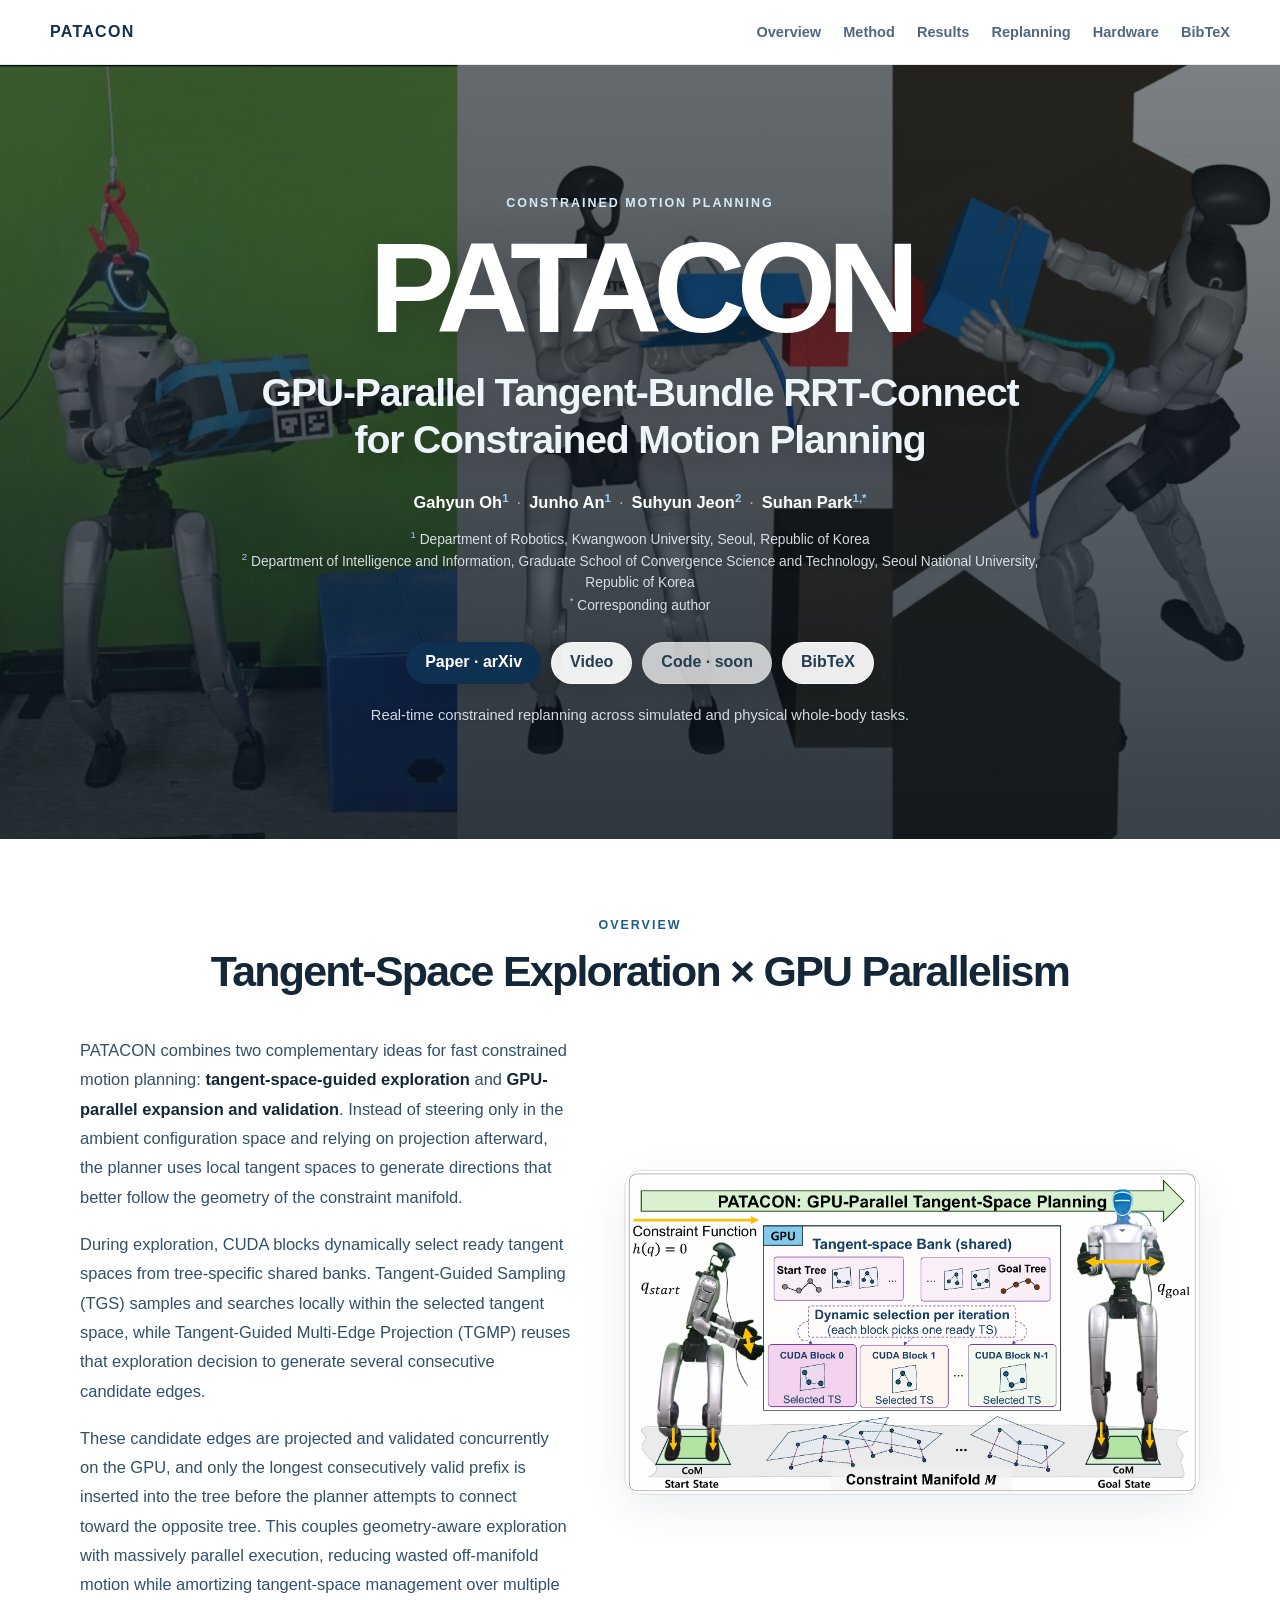
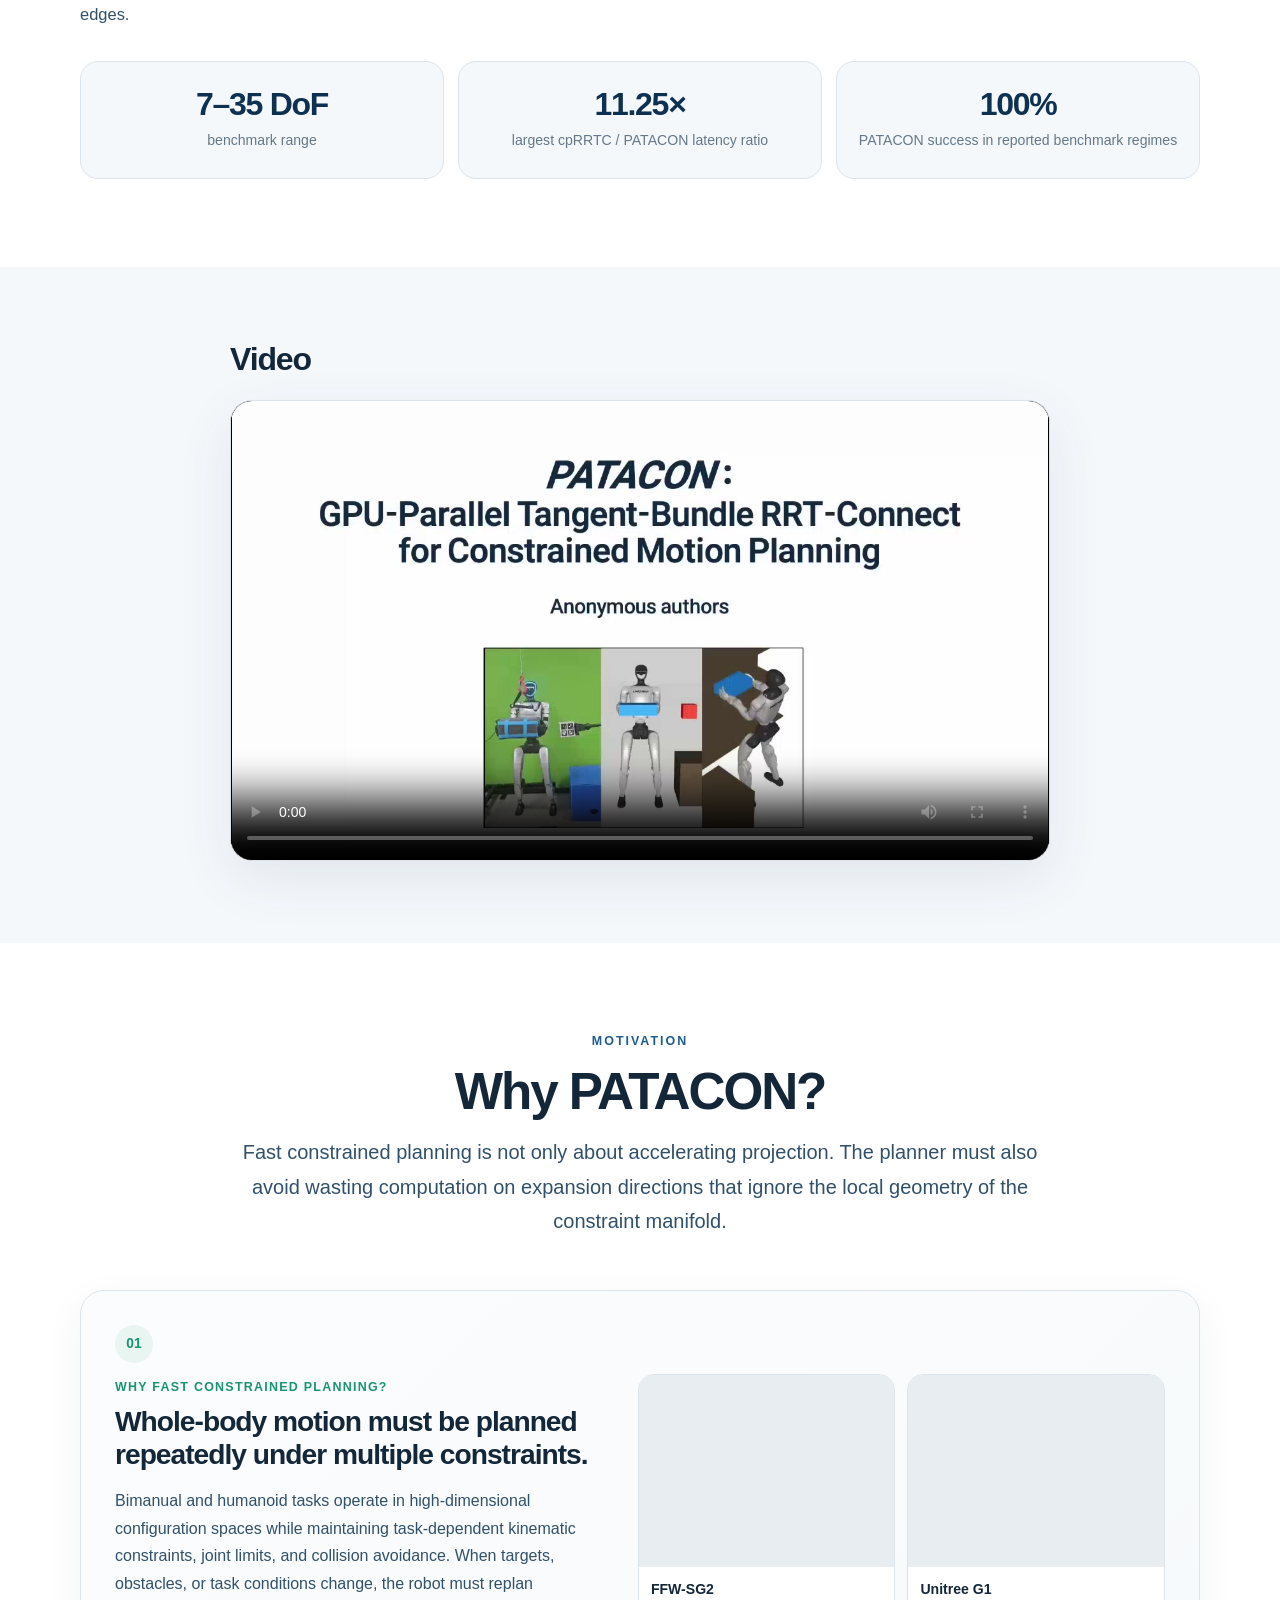
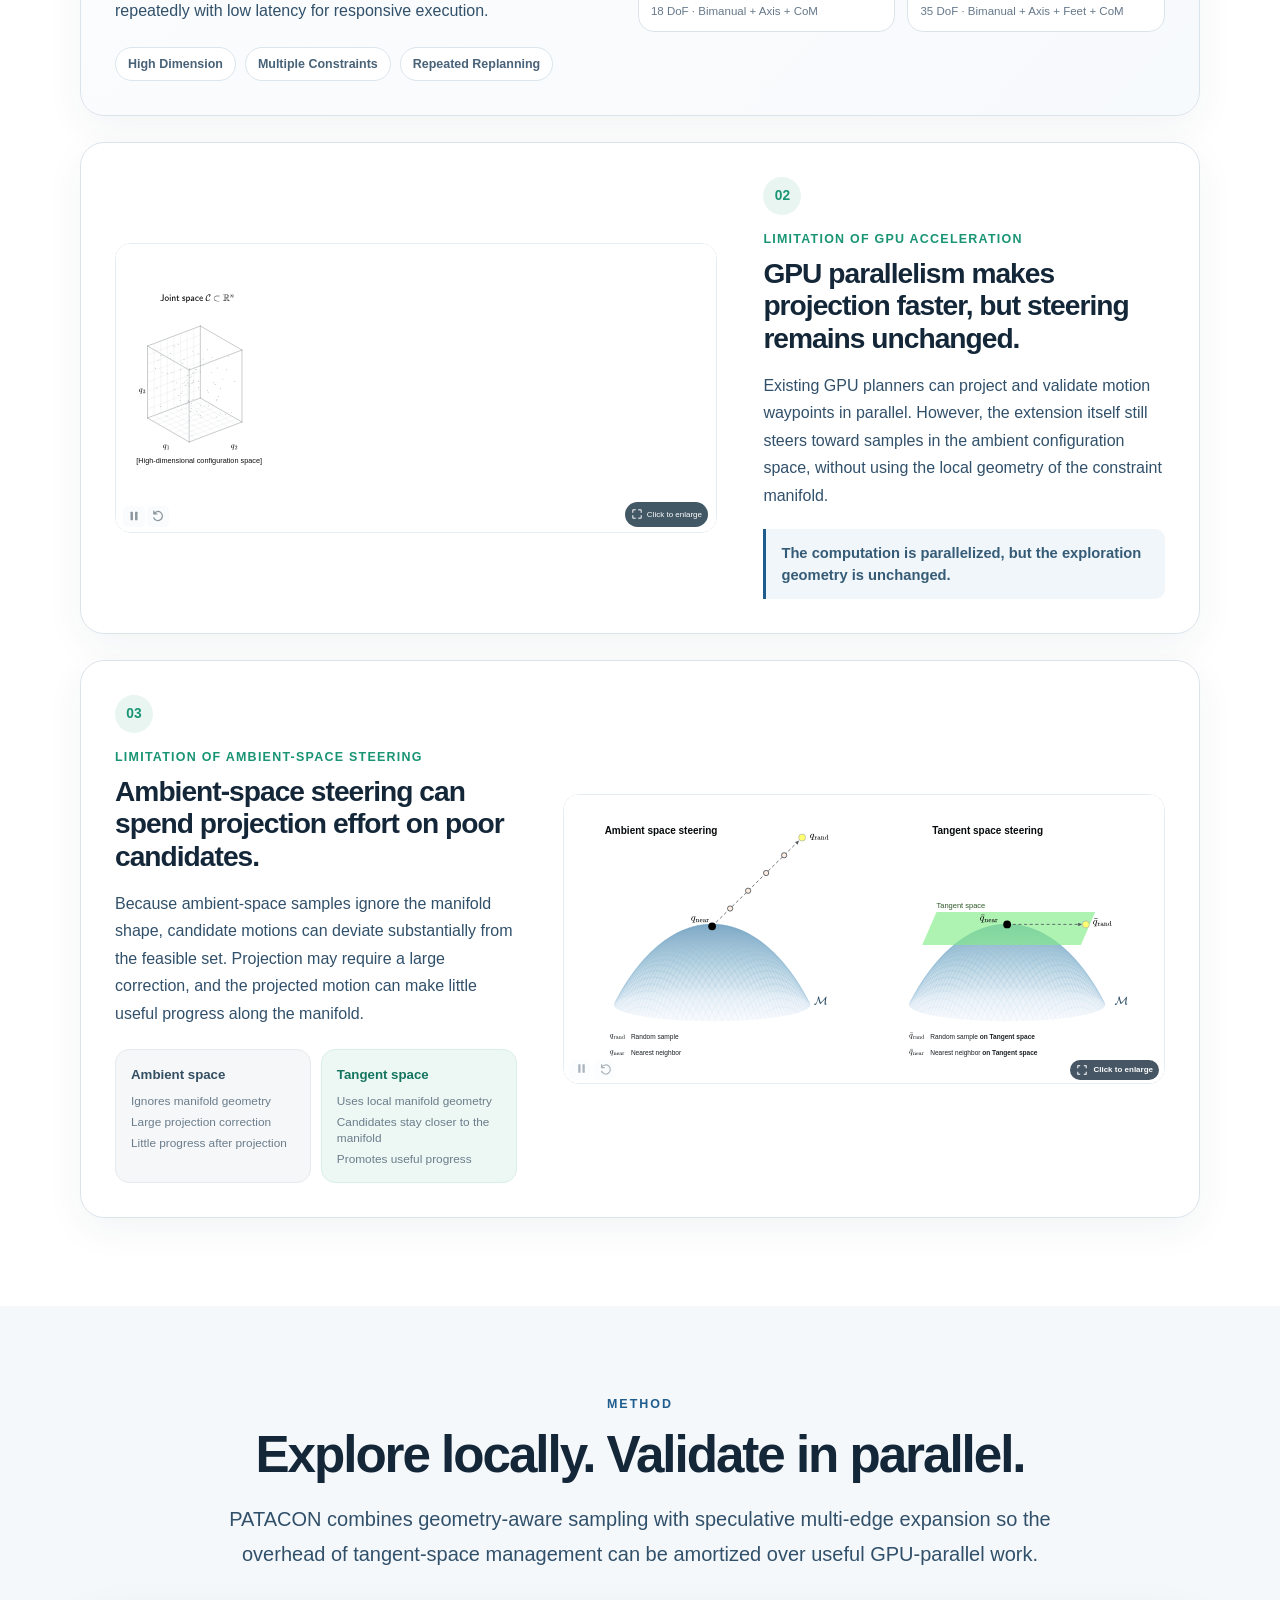
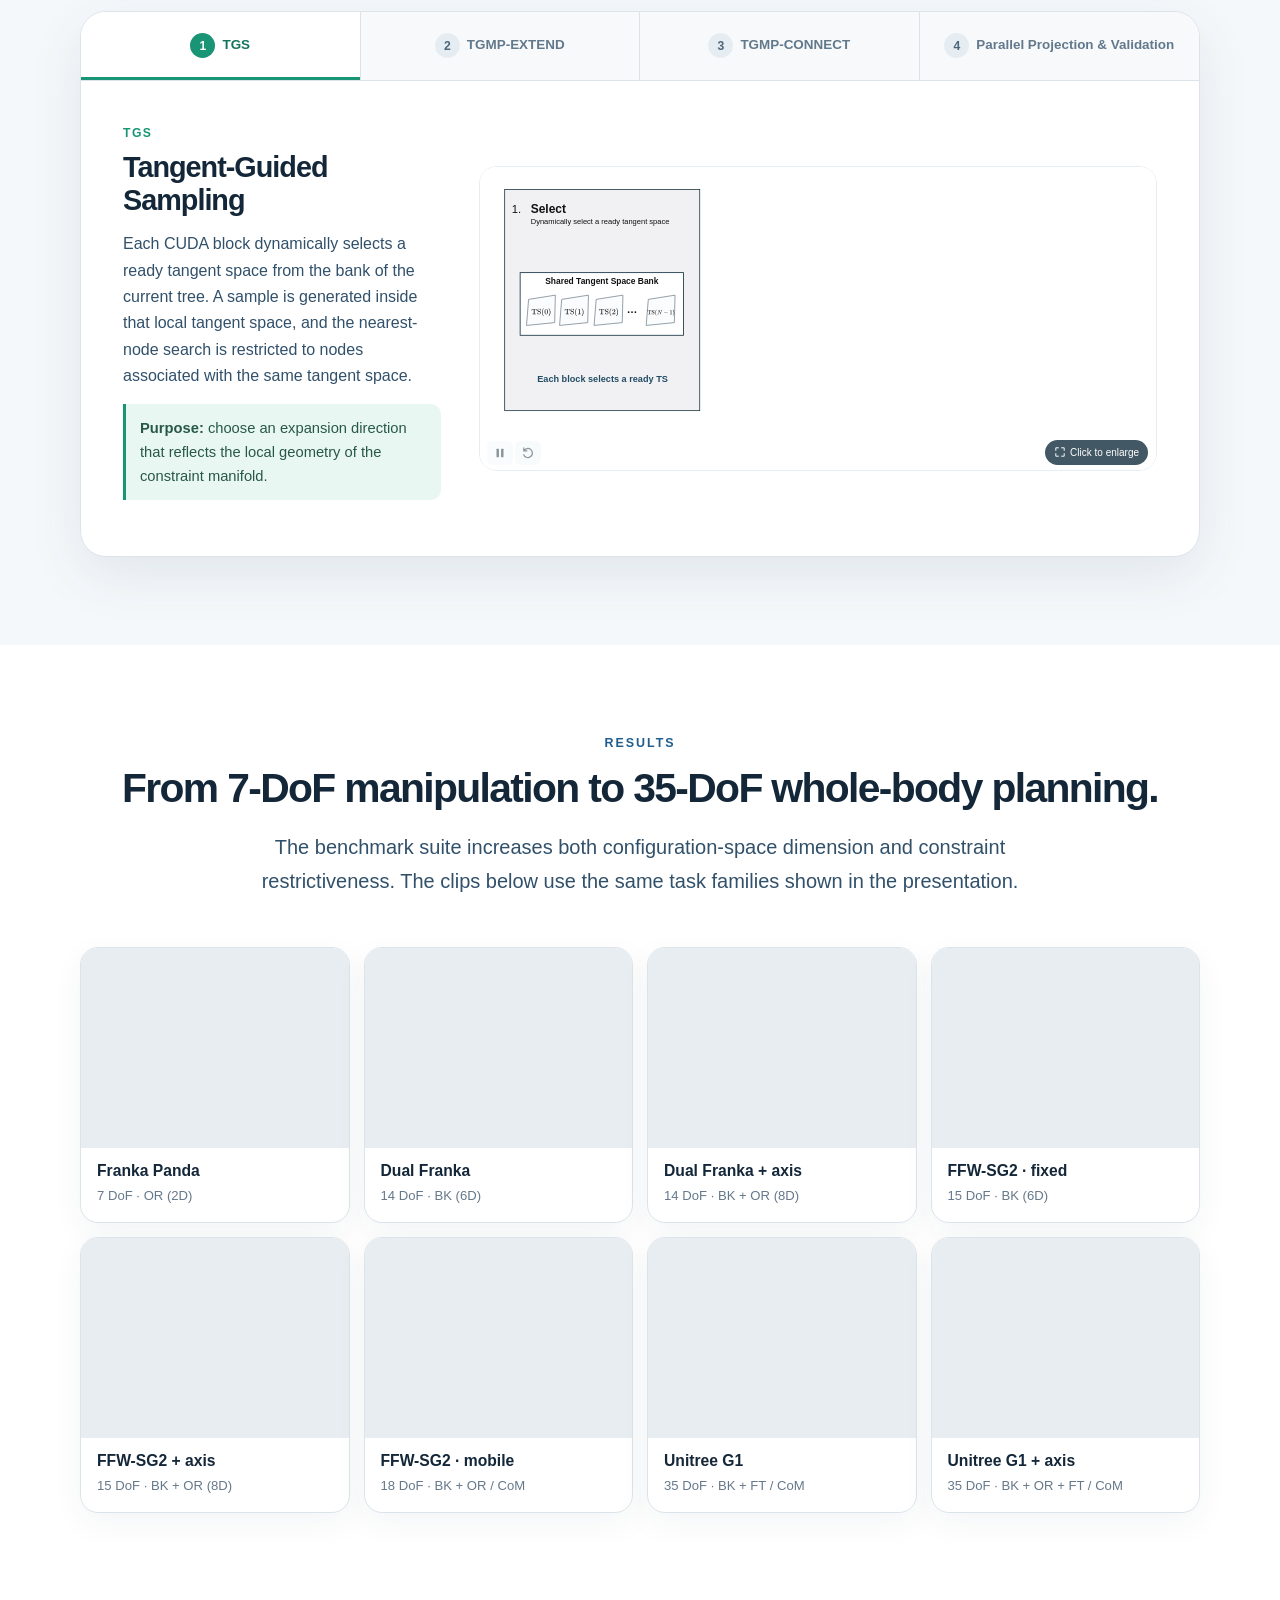
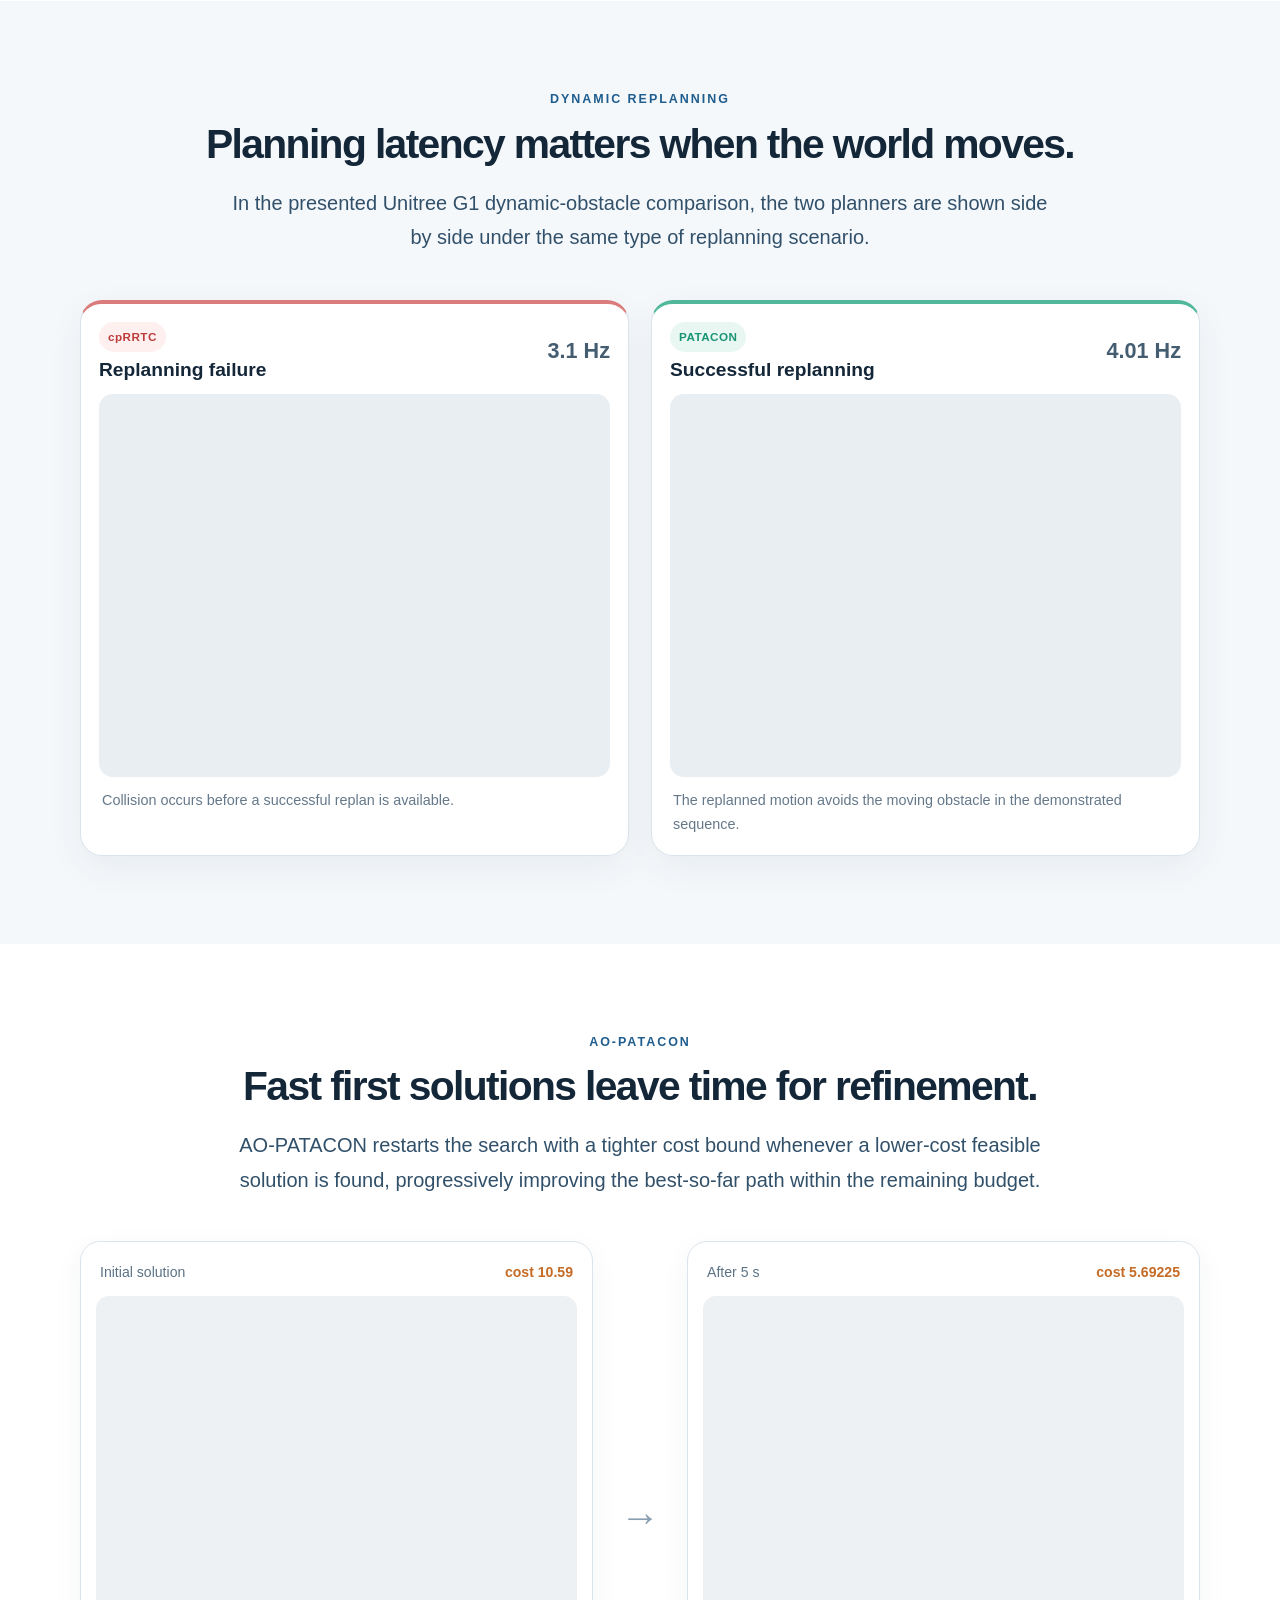
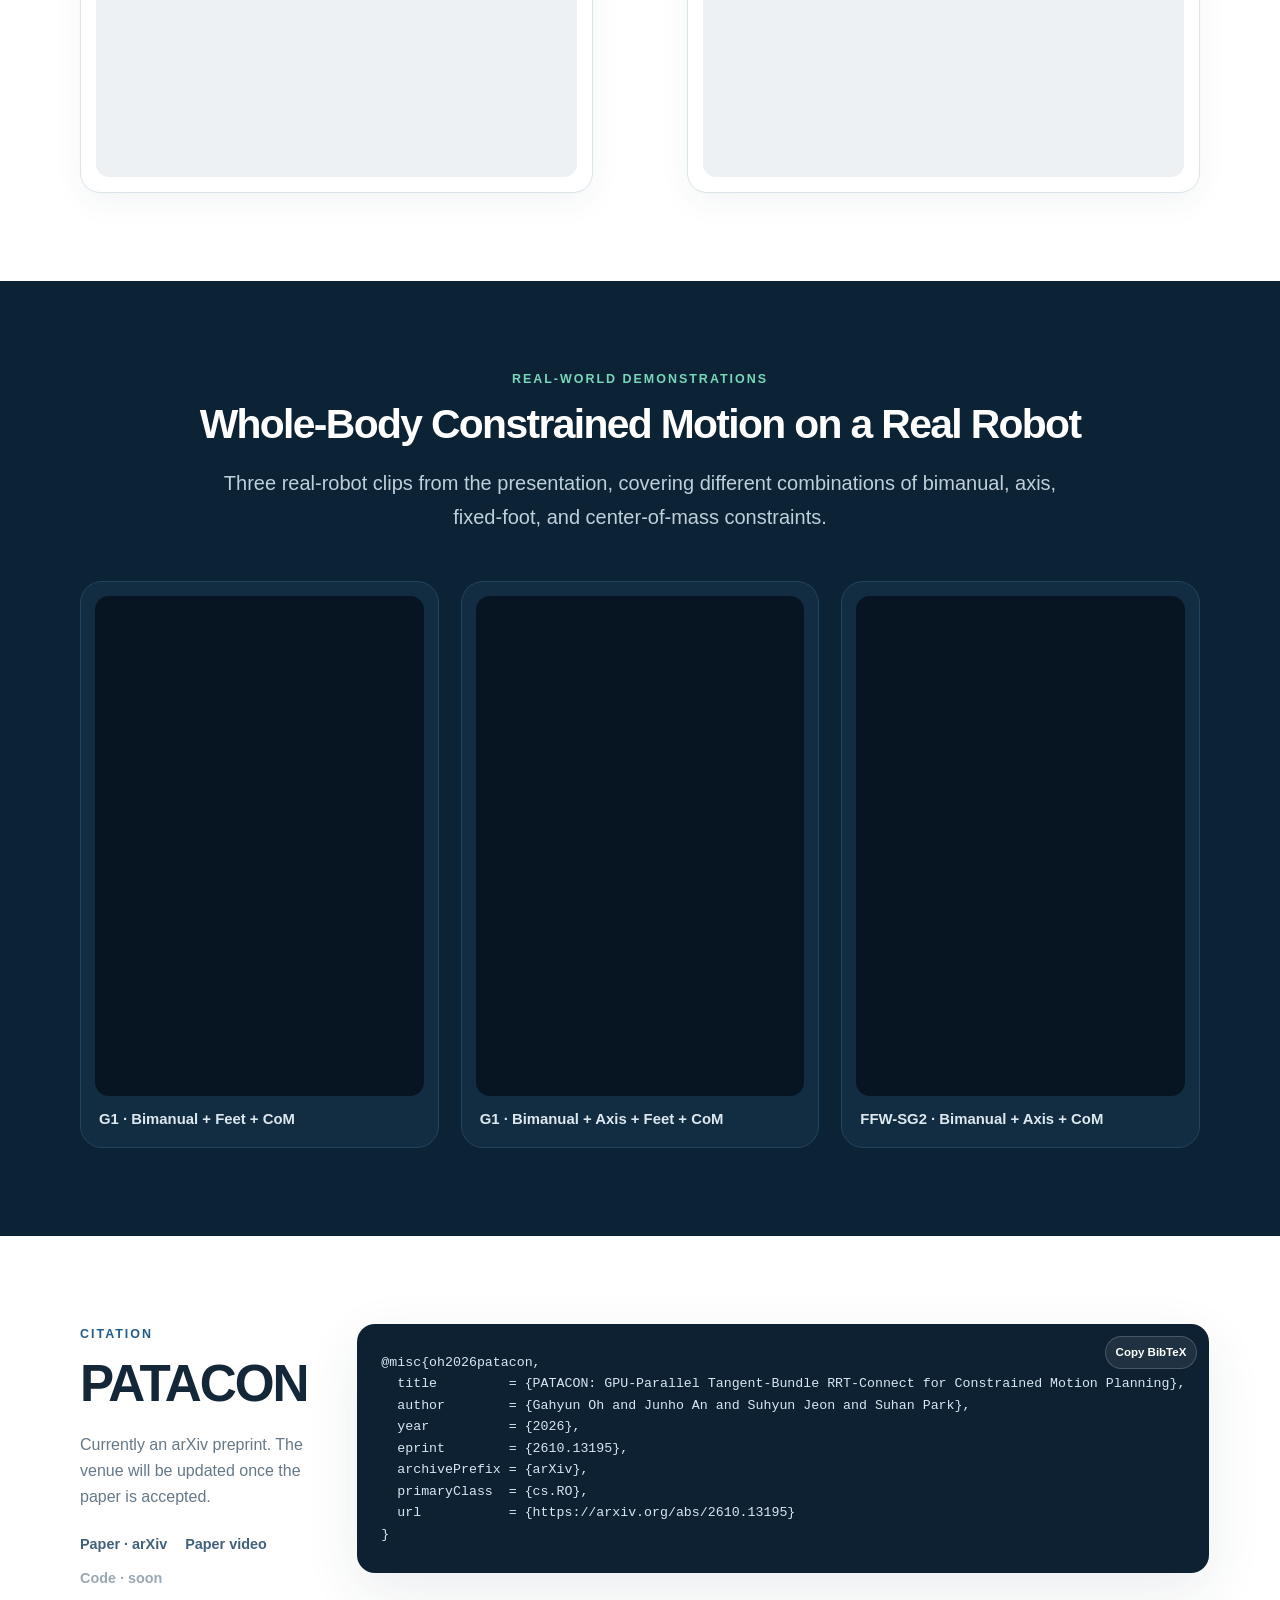
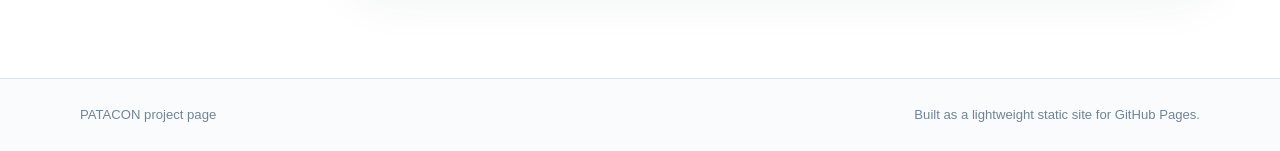
==== commit ebb67ff5: "[content] arXiv 공개 반영 (arXiv:2610.13195) - BibTeX 를 @inproceedings{patacon2027} 에서 arXiv 프리프린트 항목으로 " ====
--- a/index.html
+++ b/index.html
@@ -52,7 +52,7 @@
         </div>
 
         <div class="hero-actions">
-          <a id="paperBtn" class="btn primary disabled" href="#" aria-disabled="true">Paper · arXiv soon</a>
+          <a id="paperBtn" class="btn primary" href="https://arxiv.org/abs/2610.13195" rel="noopener">Paper · arXiv</a>
           <a class="btn" href="#video">Video</a>
           <a id="codeBtn" class="btn disabled" href="#" aria-disabled="true">Code · soon</a>
           <a class="btn" href="#citation">BibTeX</a>
@@ -323,19 +323,23 @@
         <div>
           <p class="eyebrow left">Citation</p>
           <h2 class="section-title left-title">PATACON</h2>
-          <p class="citation-note">Update the venue and publication metadata when the final paper information is available.</p>
+          <p class="citation-note">Currently an arXiv preprint. The venue will be updated once the paper is accepted.</p>
           <div class="footer-links">
-            <a id="paperFooterLink" class="disabled-link" href="#" aria-disabled="true">Paper · arXiv soon</a>
+            <a id="paperFooterLink" href="https://arxiv.org/abs/2610.13195" rel="noopener">Paper · arXiv</a>
             <a href="#video">Paper video</a>
             <a id="codeFooterLink" class="disabled-link" href="#" aria-disabled="true">Code · soon</a>
           </div>
         </div>
         <div class="bib-wrap">
           <button id="copyBib" class="copy-btn" type="button">Copy BibTeX</button>
-          <pre id="bibtex"><code>@inproceedings{patacon2027,
-  title  = {PATACON: GPU-Parallel Tangent-Bundle RRT-Connect for Constrained Motion Planning},
-  author = {Gahyun Oh and Junho An and Suhyun Jeon and Suhan Park},
-  year   = {2027}
+          <pre id="bibtex"><code>@misc{oh2026patacon,
+  title         = {PATACON: GPU-Parallel Tangent-Bundle RRT-Connect for Constrained Motion Planning},
+  author        = {Gahyun Oh and Junho An and Suhyun Jeon and Suhan Park},
+  year          = {2026},
+  eprint        = {2610.13195},
+  archivePrefix = {arXiv},
+  primaryClass  = {cs.RO},
+  url           = {https://arxiv.org/abs/2610.13195}
 }</code></pre>
         </div>
       </div>
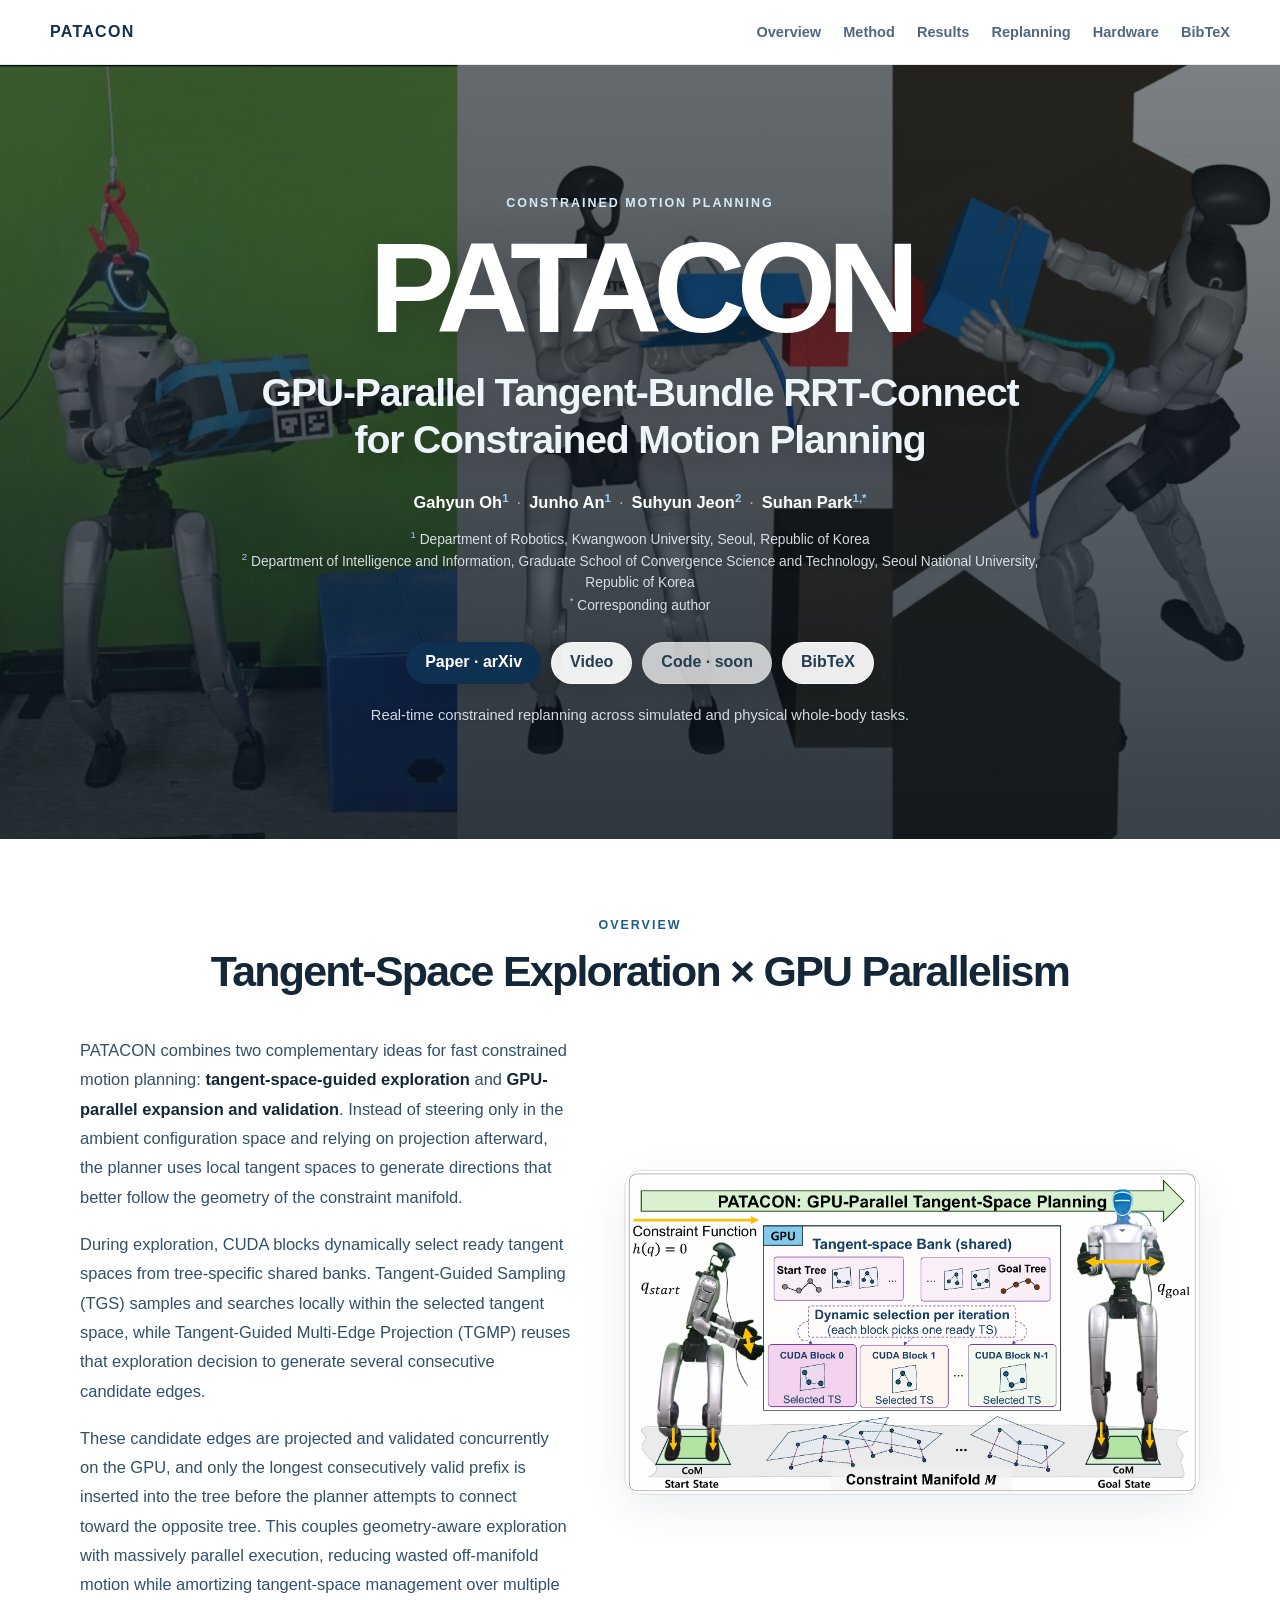
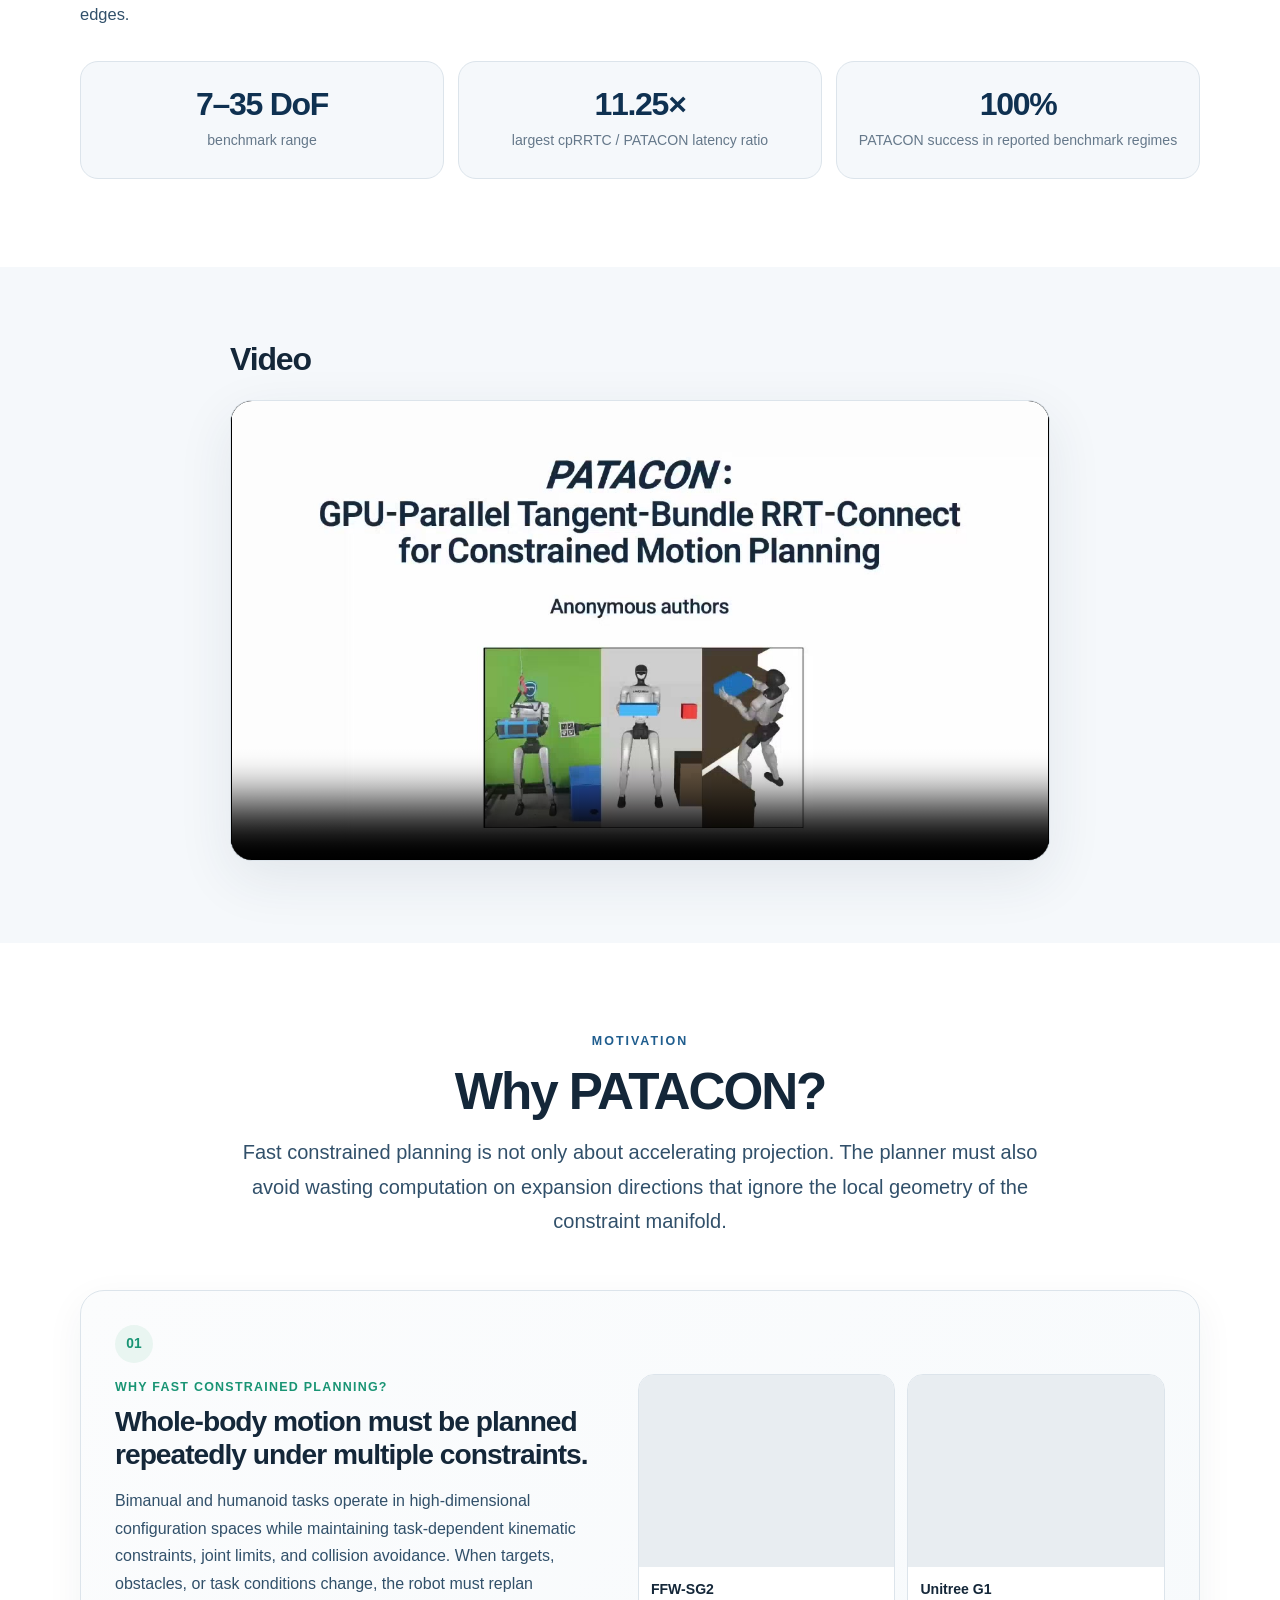
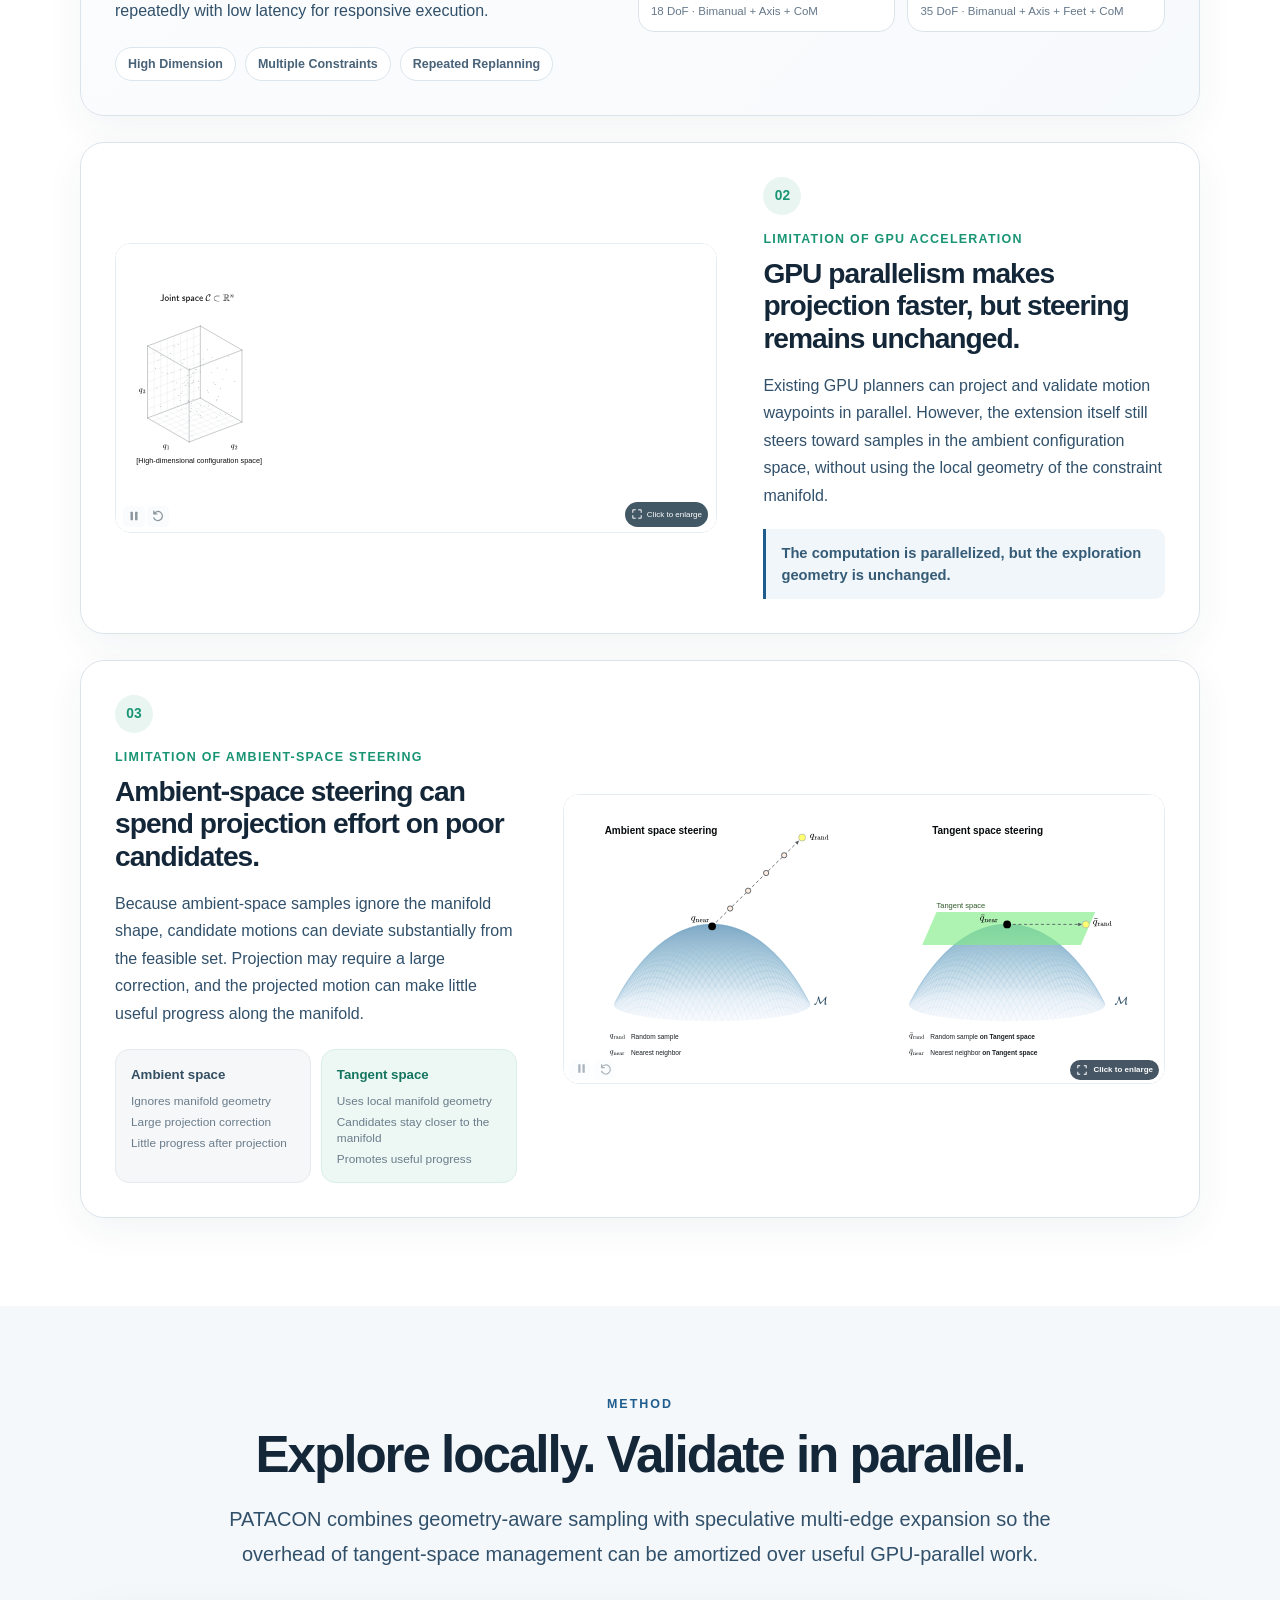
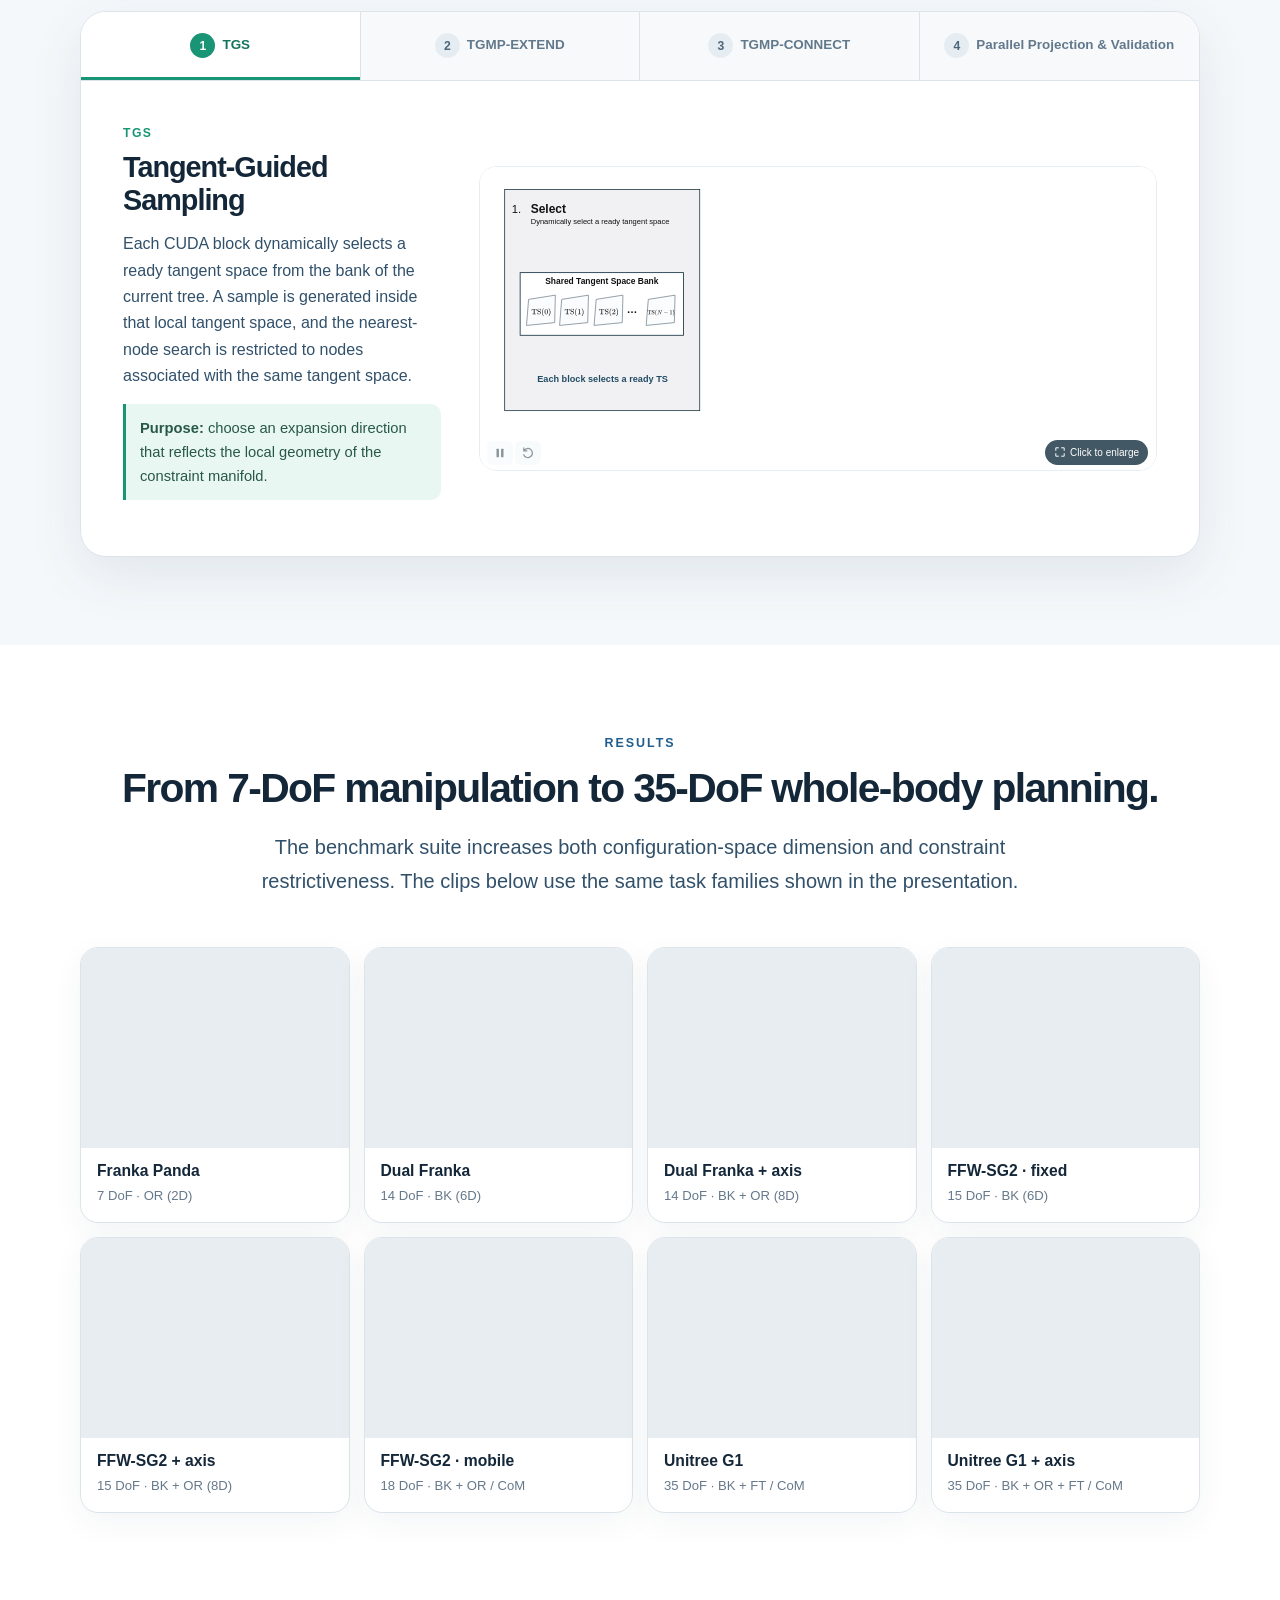
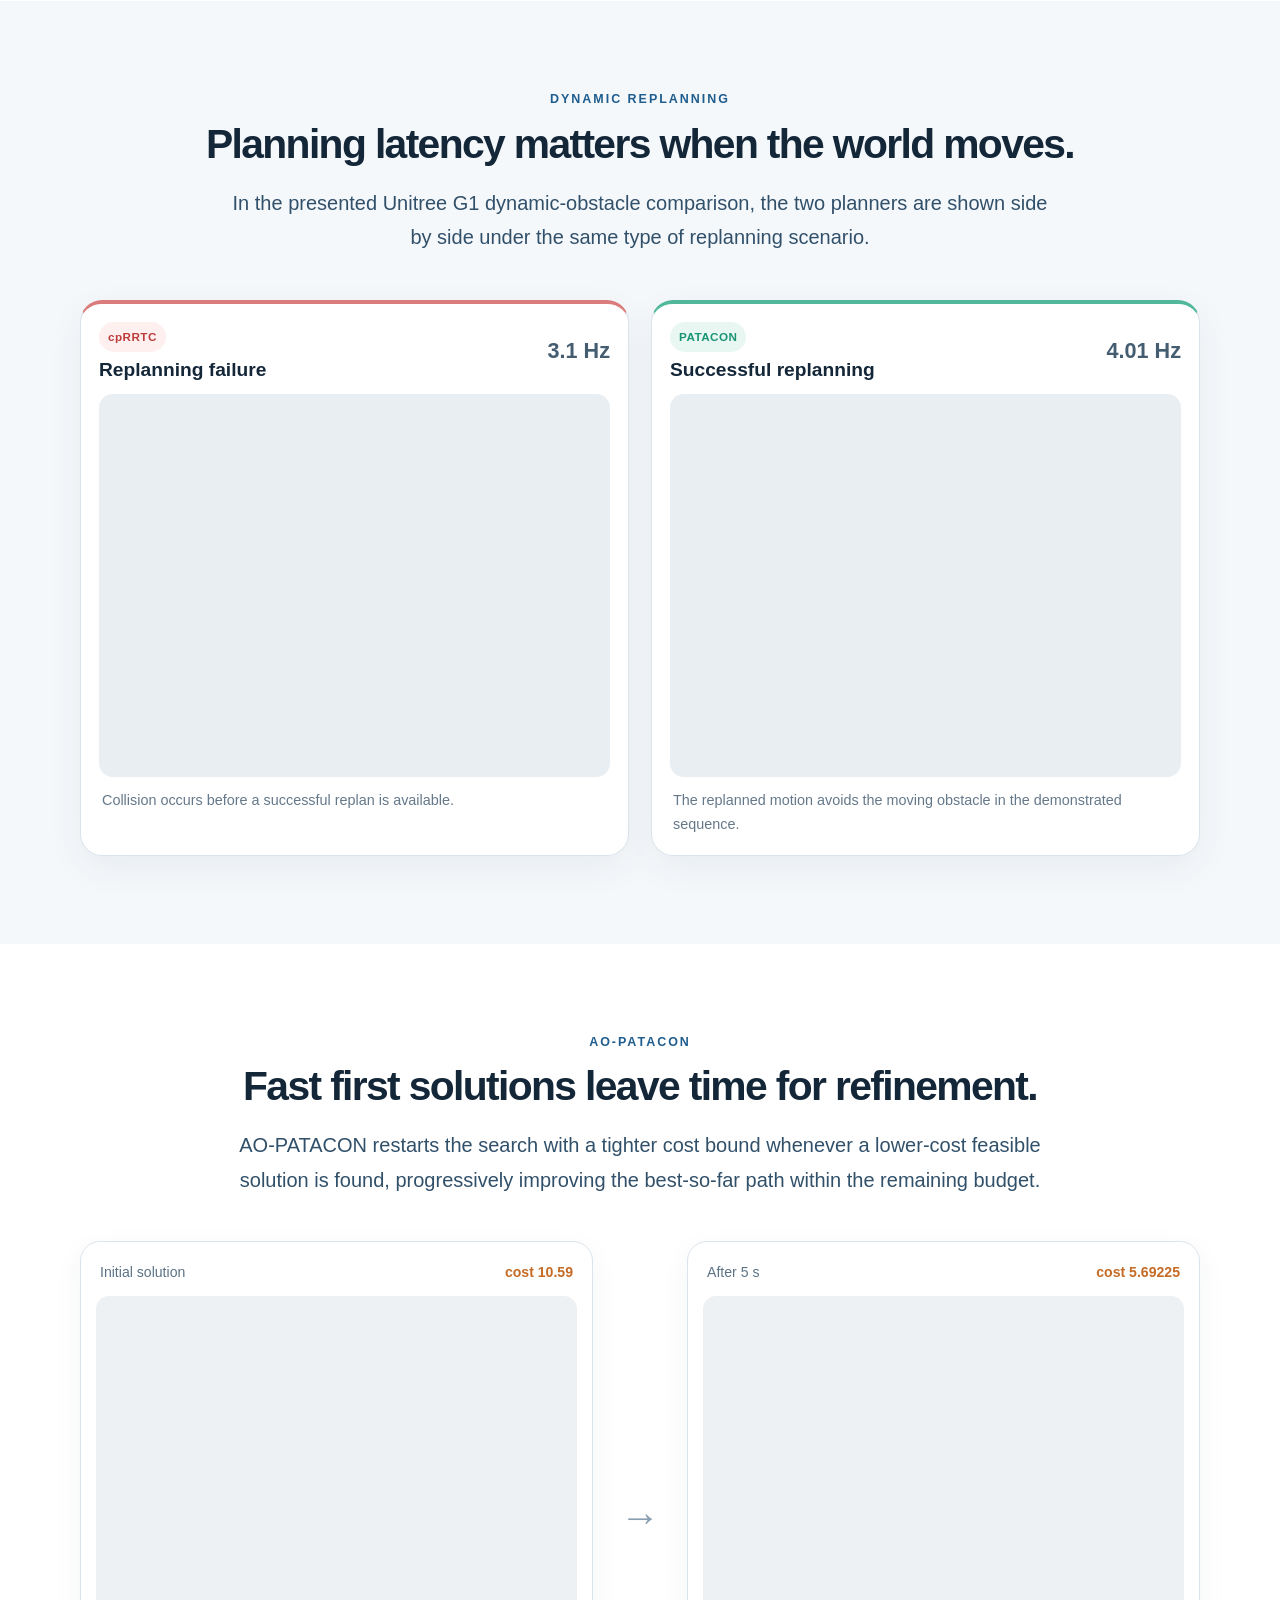
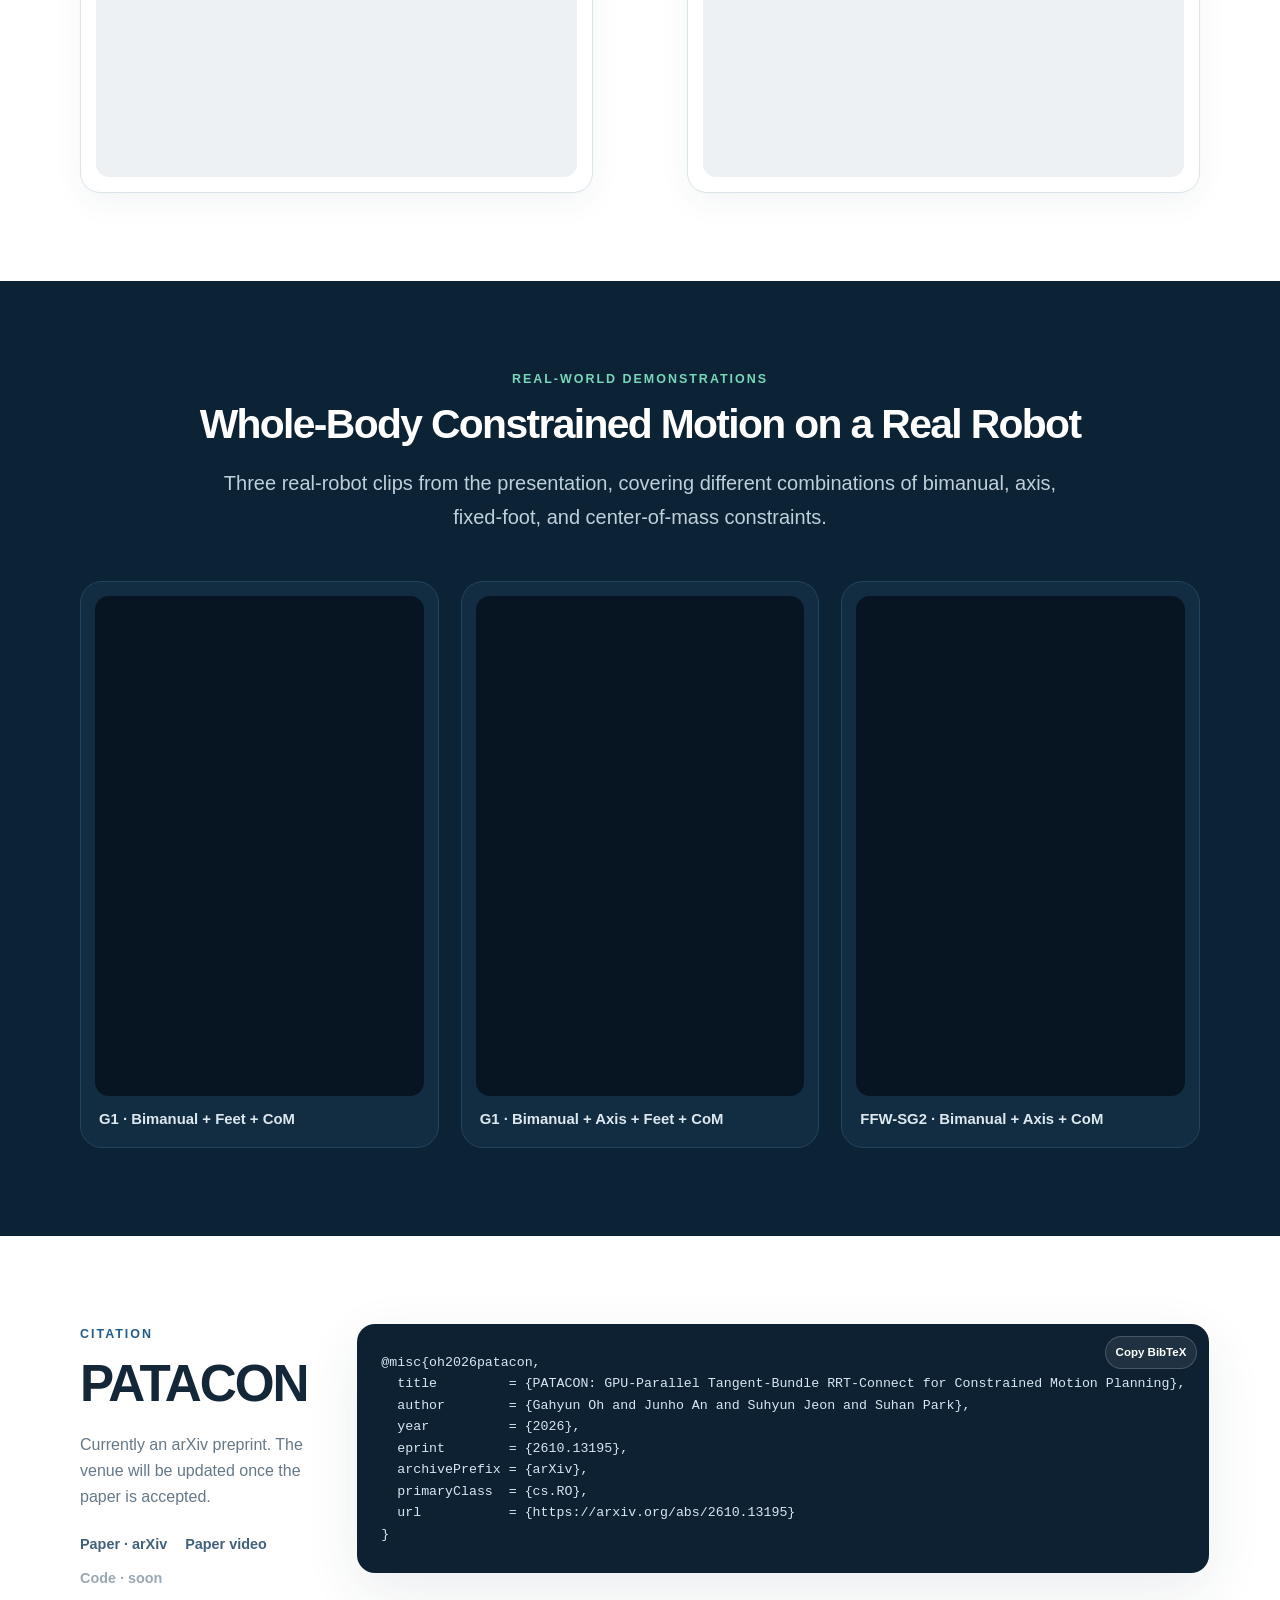
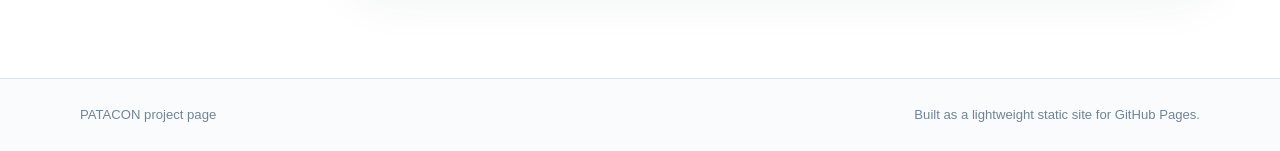
==== commit 97e9c4f8: "[fix] arXiv 버튼이 눌리지 않던 문제 링크를 HTML 에서만 바꿔 뒀는데, main.js 가 site-config.js 의 paperUrl 이 비어 있으면 click 에 " ====
--- a/index.html
+++ b/index.html
@@ -353,8 +353,8 @@
     </div>
   </footer>
 
-  <script src="assets/js/site-config.js"></script>
-  <script src="assets/js/main.js"></script>
+  <script src="assets/js/site-config.js?v=20261016-arxiv"></script>
+  <script src="assets/js/main.js?v=20261016-arxiv"></script>
   <script src="assets/js/animations-embed.js?v=20261009-expand-back"></script>
 </body>
 </html>
